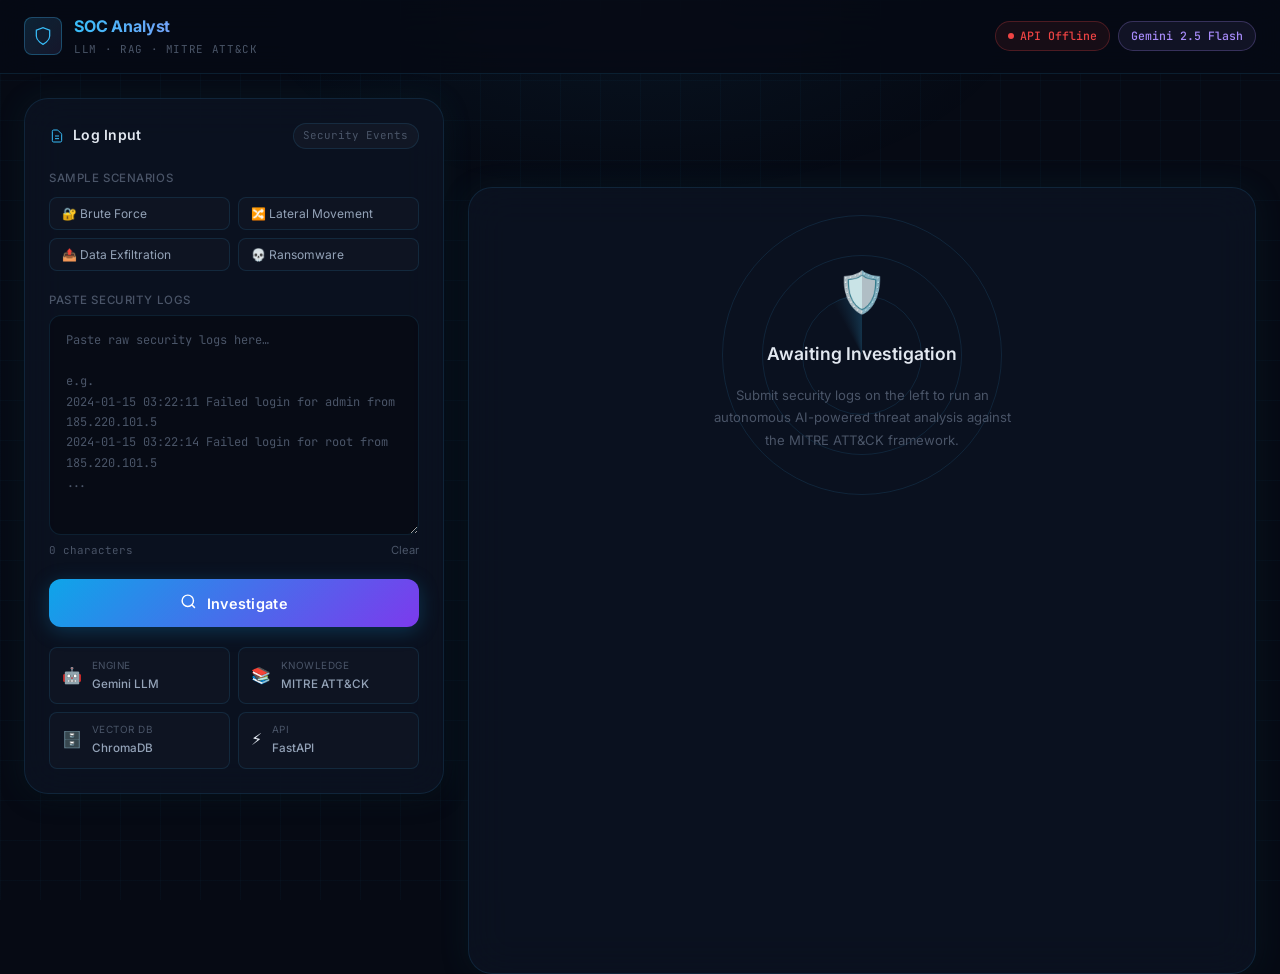
==== frontend/index.html @ 8fa62439 "Interface added" ====
<!DOCTYPE html>
<html lang="en">

<head>
  <meta charset="UTF-8" />
  <meta name="viewport" content="width=device-width, initial-scale=1.0" />
  <title>SOC Analyst — LLM Powered Investigation</title>
  <meta name="description"
    content="AI-powered Security Operations Center analyst. Submit security logs for autonomous investigation using Gemini LLM and MITRE ATT&CK knowledge." />
  <link rel="preconnect" href="https://fonts.googleapis.com" />
  <link
    href="https://fonts.googleapis.com/css2?family=Inter:wght@300;400;500;600;700&family=JetBrains+Mono:wght@400;500&display=swap"
    rel="stylesheet" />
  <link rel="stylesheet" href="style.css" />
</head>

<body>

  <!-- Background grid -->
  <div class="bg-grid"></div>
  <div class="bg-glow"></div>

  <!-- Header -->
  <header class="header">
    <div class="header-inner">
      <div class="logo">
        <div class="logo-icon">
          <svg viewBox="0 0 24 24" fill="none" stroke="currentColor" stroke-width="1.5">
            <path d="M12 22s8-4 8-10V5l-8-3-8 3v7c0 6 8 10 8 10z" />
          </svg>
        </div>
        <div class="logo-text">
          <span class="logo-title">SOC Analyst</span>
          <span class="logo-sub">LLM · RAG · MITRE ATT&amp;CK</span>
        </div>
      </div>
      <div class="header-badges">
        <span class="badge badge-live" id="status-badge">
          <span class="pulse-dot"></span>API Offline
        </span>
        <span class="badge badge-model">Gemini 2.5 Flash</span>
      </div>
    </div>
  </header>

  <!-- Main content -->
  <main class="main">

    <!-- LEFT: Input Panel -->
    <section class="panel panel-input">
      <div class="panel-header">
        <div class="panel-title">
          <svg viewBox="0 0 24 24" fill="none" stroke="currentColor" stroke-width="1.5" class="panel-icon">
            <path
              d="M9 12h6m-6 4h6m2 5H7a2 2 0 01-2-2V5a2 2 0 012-2h5.586a1 1 0 01.707.293l5.414 5.414a1 1 0 01.293.707V19a2 2 0 01-2 2z" />
          </svg>
          Log Input
        </div>
        <span class="panel-tag">Security Events</span>
      </div>

      <!-- Sample presets -->
      <div class="presets-section">
        <p class="presets-label">Sample Scenarios</p>
        <div class="presets-row">
          <button class="preset-btn" id="preset-bruteforce" onclick="loadPreset('bruteforce')">
            🔐 Brute Force
          </button>
          <button class="preset-btn" id="preset-lateral" onclick="loadPreset('lateral')">
            🔀 Lateral Movement
          </button>
          <button class="preset-btn" id="preset-exfil" onclick="loadPreset('exfil')">
            📤 Data Exfiltration
          </button>
          <button class="preset-btn" id="preset-ransomware" onclick="loadPreset('ransomware')">
            💀 Ransomware
          </button>
        </div>
      </div>

      <!-- Textarea -->
      <div class="textarea-wrapper">
        <label class="textarea-label" for="log-input">Paste Security Logs</label>
        <textarea id="log-input" class="log-textarea"
          placeholder="Paste raw security logs here…&#10;&#10;e.g.&#10;2024-01-15 03:22:11 Failed login for admin from 185.220.101.5&#10;2024-01-15 03:22:14 Failed login for root from 185.220.101.5&#10;..."
          spellcheck="false"></textarea>
        <div class="textarea-footer">
          <span class="char-count" id="char-count">0 characters</span>
          <button class="clear-btn" onclick="clearLogs()">Clear</button>
        </div>
      </div>

      <!-- Investigate button -->
      <button class="investigate-btn" id="investigate-btn" onclick="investigate()">
        <span class="btn-icon">
          <svg viewBox="0 0 24 24" fill="none" stroke="currentColor" stroke-width="2">
            <circle cx="11" cy="11" r="8" />
            <path d="m21 21-4.35-4.35" />
          </svg>
        </span>
        <span class="btn-text">Investigate</span>
        <div class="btn-shimmer"></div>
      </button>

      <!-- Info cards -->
      <div class="info-grid">
        <div class="info-card">
          <div class="info-icon">🤖</div>
          <div class="info-detail">
            <span class="info-label">Engine</span>
            <span class="info-value">Gemini LLM</span>
          </div>
        </div>
        <div class="info-card">
          <div class="info-icon">📚</div>
          <div class="info-detail">
            <span class="info-label">Knowledge</span>
            <span class="info-value">MITRE ATT&amp;CK</span>
          </div>
        </div>
        <div class="info-card">
          <div class="info-icon">🗄️</div>
          <div class="info-detail">
            <span class="info-label">Vector DB</span>
            <span class="info-value">ChromaDB</span>
          </div>
        </div>
        <div class="info-card">
          <div class="info-icon">⚡</div>
          <div class="info-detail">
            <span class="info-label">API</span>
            <span class="info-value">FastAPI</span>
          </div>
        </div>
      </div>
    </section>

    <!-- RIGHT: Report Panel -->
    <section class="panel panel-report" id="report-panel">

      <!-- Empty State -->
      <div class="empty-state" id="empty-state">
        <div class="radar-ring"></div>
        <div class="radar-ring ring2"></div>
        <div class="radar-ring ring3"></div>
        <div class="radar-sweep"></div>
        <div class="empty-icon">🛡️</div>
        <h3 class="empty-title">Awaiting Investigation</h3>
        <p class="empty-desc">Submit security logs on the left to run an autonomous AI-powered threat analysis against
          the MITRE ATT&amp;CK framework.</p>
      </div>

      <!-- Loading State -->
      <div class="loading-state hidden" id="loading-state">
        <div class="scan-lines"></div>
        <div class="loading-icon">
          <div class="spinner-outer"></div>
          <div class="spinner-inner"></div>
          <div class="spinner-dot"></div>
        </div>
        <p class="loading-title">Investigating…</p>
        <div class="loading-steps" id="loading-steps">
          <div class="loading-step active" id="step-parse">
            <span class="step-dot"></span>Parsing log events
          </div>
          <div class="loading-step" id="step-rag">
            <span class="step-dot"></span>Retrieving MITRE ATT&amp;CK context
          </div>
          <div class="loading-step" id="step-llm">
            <span class="step-dot"></span>Running LLM analysis
          </div>
          <div class="loading-step" id="step-report">
            <span class="step-dot"></span>Generating incident report
          </div>
        </div>
        <p class="loading-elapsed-hint">LLM analysis typically takes 20–60 seconds</p>
        <p class="loading-elapsed-count" id="loading-elapsed">0s elapsed…</p>
      </div>

      <!-- Error State -->
      <div class="error-state hidden" id="error-state">
        <div class="error-icon">⚠️</div>
        <h3 class="error-title">Investigation Failed</h3>
        <p class="error-msg" id="error-msg">Could not reach the backend API. Make sure the server is running.</p>
        <button class="retry-btn" onclick="investigate()">Retry</button>
      </div>

      <!-- Report Content -->
      <div class="report-content hidden" id="report-content">
        <div class="report-header">
          <div class="report-title-row">
            <h2 class="report-title">🔍 Incident Report</h2>
            <div class="report-meta">
              <span class="report-time" id="report-time"></span>
              <button class="copy-btn" id="copy-btn" onclick="copyReport()" title="Copy report">
                <svg viewBox="0 0 24 24" fill="none" stroke="currentColor" stroke-width="1.5">
                  <rect x="9" y="9" width="13" height="13" rx="2" ry="2" />
                  <path d="M5 15H4a2 2 0 01-2-2V4a2 2 0 012-2h9a2 2 0 012 2v1" />
                </svg>
                Copy
              </button>
            </div>
          </div>
          <!-- Severity Banner -->
          <div class="severity-banner" id="severity-banner">
            <div class="severity-left">
              <span class="severity-label">Severity</span>
              <span class="severity-value" id="severity-value">—</span>
            </div>
            <div class="severity-right">
              <span class="severity-label">Confidence</span>
              <span class="confidence-value" id="confidence-value">—</span>
            </div>
          </div>
        </div>

        <!-- Report Cards -->
        <div class="report-cards">

          <div class="report-card card-attack">
            <div class="card-header">
              <span class="card-icon">🎯</span>
              <span class="card-label">Attack Stage</span>
            </div>
            <div class="card-body" id="attack-stage">—</div>
          </div>

          <div class="report-card card-mitre">
            <div class="card-header">
              <span class="card-icon">🗺️</span>
              <span class="card-label">MITRE Technique</span>
            </div>
            <div class="card-body" id="mitre-technique">—</div>
          </div>

          <div class="report-card card-explanation wide">
            <div class="card-header">
              <span class="card-icon">💡</span>
              <span class="card-label">Explanation</span>
            </div>
            <div class="card-body" id="explanation">—</div>
          </div>

          <div class="report-card card-actions wide">
            <div class="card-header">
              <span class="card-icon">🚀</span>
              <span class="card-label">Recommended Actions</span>
            </div>
            <div class="card-body" id="recommended-actions">—</div>
          </div>

        </div>

        <!-- Raw Report Toggle -->
        <details class="raw-report">
          <summary class="raw-summary">View Raw LLM Response</summary>
          <pre class="raw-content" id="raw-content"></pre>
        </details>

      </div>
    </section>

  </main>

  <script src="app.js"></script>
</body>

</html>
---- frontend/style.css ----
/* =============================
   DESIGN TOKENS
============================= */
:root {
  --bg-base: #060a14;
  --bg-surface: #0d1424;
  --bg-elevated: #111c2e;
  --bg-glass: rgba(13, 20, 36, 0.7);
  --border: rgba(56, 189, 248, 0.12);
  --border-hover: rgba(56, 189, 248, 0.3);

  --accent-cyan: #38bdf8;
  --accent-green: #22d3ee;
  --accent-purple: #a78bfa;
  --accent-glow: rgba(56, 189, 248, 0.2);

  --text-primary: #e2e8f0;
  --text-secondary: #94a3b8;
  --text-muted: #4a5568;

  --severity-critical: #ef4444;
  --severity-high: #f97316;
  --severity-medium: #eab308;
  --severity-low: #22c55e;

  --font-sans: 'Inter', system-ui, sans-serif;
  --font-mono: 'JetBrains Mono', 'Fira Code', monospace;

  --radius-sm: 8px;
  --radius-md: 12px;
  --radius-lg: 16px;
  --radius-xl: 24px;

  --shadow-glow: 0 0 30px rgba(56, 189, 248, 0.08);
  --shadow-card: 0 4px 24px rgba(0, 0, 0, 0.4);
  --transition: 0.25s cubic-bezier(0.4, 0, 0.2, 1);
}

/* =============================
   RESET & BASE
============================= */
*, *::before, *::after {
  box-sizing: border-box;
  margin: 0;
  padding: 0;
}

html { scroll-behavior: smooth; }

body {
  font-family: var(--font-sans);
  background: var(--bg-base);
  color: var(--text-primary);
  min-height: 100vh;
  overflow-x: hidden;
  line-height: 1.6;
}

/* =============================
   BACKGROUND EFFECTS
============================= */
.bg-grid {
  position: fixed;
  inset: 0;
  background-image:
    linear-gradient(rgba(56, 189, 248, 0.03) 1px, transparent 1px),
    linear-gradient(90deg, rgba(56, 189, 248, 0.03) 1px, transparent 1px);
  background-size: 40px 40px;
  pointer-events: none;
  z-index: 0;
}

.bg-glow {
  position: fixed;
  top: -200px;
  left: 50%;
  transform: translateX(-50%);
  width: 800px;
  height: 400px;
  background: radial-gradient(ellipse, rgba(56, 189, 248, 0.06) 0%, transparent 70%);
  pointer-events: none;
  z-index: 0;
}

/* =============================
   HEADER
============================= */
.header {
  position: sticky;
  top: 0;
  z-index: 100;
  border-bottom: 1px solid var(--border);
  background: rgba(6, 10, 20, 0.85);
  backdrop-filter: blur(20px);
  -webkit-backdrop-filter: blur(20px);
}

.header-inner {
  max-width: 1400px;
  margin: 0 auto;
  padding: 0.9rem 1.5rem;
  display: flex;
  align-items: center;
  justify-content: space-between;
}

.logo {
  display: flex;
  align-items: center;
  gap: 0.75rem;
}

.logo-icon {
  width: 38px;
  height: 38px;
  background: linear-gradient(135deg, rgba(56, 189, 248, 0.15), rgba(167, 139, 250, 0.1));
  border: 1px solid var(--border-hover);
  border-radius: var(--radius-sm);
  display: flex;
  align-items: center;
  justify-content: center;
  color: var(--accent-cyan);
}

.logo-icon svg { width: 20px; height: 20px; }

.logo-text { display: flex; flex-direction: column; gap: 1px; }

.logo-title {
  font-size: 1rem;
  font-weight: 700;
  background: linear-gradient(90deg, var(--accent-cyan), var(--accent-purple));
  -webkit-background-clip: text;
  -webkit-text-fill-color: transparent;
  background-clip: text;
  letter-spacing: -0.01em;
}

.logo-sub {
  font-size: 0.68rem;
  color: var(--text-muted);
  font-family: var(--font-mono);
  letter-spacing: 0.06em;
}

.header-badges { display: flex; align-items: center; gap: 0.5rem; }

.badge {
  font-size: 0.72rem;
  font-weight: 500;
  padding: 0.3rem 0.75rem;
  border-radius: 100px;
  border: 1px solid transparent;
  display: flex;
  align-items: center;
  gap: 0.4rem;
  font-family: var(--font-mono);
}

.badge-live {
  background: rgba(239, 68, 68, 0.08);
  border-color: rgba(239, 68, 68, 0.25);
  color: #ef4444;
  transition: var(--transition);
}

.badge-live.online {
  background: rgba(34, 197, 94, 0.08);
  border-color: rgba(34, 197, 94, 0.3);
  color: #22c55e;
}

.pulse-dot {
  width: 6px;
  height: 6px;
  border-radius: 50%;
  background: currentColor;
  animation: pulse 2s infinite;
}

@keyframes pulse {
  0%, 100% { opacity: 1; transform: scale(1); }
  50% { opacity: 0.4; transform: scale(0.7); }
}

.badge-model {
  background: rgba(167, 139, 250, 0.08);
  border-color: rgba(167, 139, 250, 0.25);
  color: var(--accent-purple);
}

/* =============================
   MAIN LAYOUT
============================= */
.main {
  max-width: 1400px;
  margin: 0 auto;
  padding: 1.5rem;
  display: grid;
  grid-template-columns: 420px 1fr;
  gap: 1.5rem;
  min-height: calc(100vh - 65px);
  position: relative;
  z-index: 1;
}

/* =============================
   PANEL BASE
============================= */
.panel {
  background: var(--bg-glass);
  backdrop-filter: blur(20px);
  -webkit-backdrop-filter: blur(20px);
  border: 1px solid var(--border);
  border-radius: var(--radius-xl);
  padding: 1.5rem;
  display: flex;
  flex-direction: column;
  gap: 1.25rem;
  box-shadow: var(--shadow-glow), var(--shadow-card);
  height: fit-content;
  position: sticky;
  top: calc(65px + 1.5rem);
}

.panel-report {
  position: relative;
  min-height: 520px;
  height: auto;
}

.panel-header {
  display: flex;
  align-items: center;
  justify-content: space-between;
}

.panel-title {
  display: flex;
  align-items: center;
  gap: 0.5rem;
  font-size: 0.875rem;
  font-weight: 600;
  color: var(--text-primary);
  letter-spacing: 0.02em;
}

.panel-icon { width: 16px; height: 16px; color: var(--accent-cyan); }

.panel-tag {
  font-size: 0.68rem;
  font-family: var(--font-mono);
  color: var(--text-muted);
  background: rgba(255,255,255,0.03);
  border: 1px solid var(--border);
  padding: 0.2rem 0.6rem;
  border-radius: 100px;
}

/* =============================
   PRESETS
============================= */
.presets-section { display: flex; flex-direction: column; gap: 0.6rem; }

.presets-label {
  font-size: 0.72rem;
  color: var(--text-muted);
  font-weight: 500;
  letter-spacing: 0.05em;
  text-transform: uppercase;
}

.presets-row {
  display: grid;
  grid-template-columns: 1fr 1fr;
  gap: 0.5rem;
}

.preset-btn {
  background: rgba(255,255,255,0.02);
  border: 1px solid var(--border);
  border-radius: var(--radius-sm);
  color: var(--text-secondary);
  font-size: 0.75rem;
  font-family: var(--font-sans);
  padding: 0.5rem 0.75rem;
  cursor: pointer;
  transition: var(--transition);
  text-align: left;
  white-space: nowrap;
  overflow: hidden;
  text-overflow: ellipsis;
}

.preset-btn:hover {
  background: rgba(56, 189, 248, 0.06);
  border-color: var(--border-hover);
  color: var(--accent-cyan);
  transform: translateY(-1px);
}

.preset-btn.active {
  background: rgba(56, 189, 248, 0.1);
  border-color: rgba(56, 189, 248, 0.4);
  color: var(--accent-cyan);
}

/* =============================
   TEXTAREA
============================= */
.textarea-wrapper { display: flex; flex-direction: column; gap: 0.4rem; }

.textarea-label {
  font-size: 0.72rem;
  color: var(--text-muted);
  font-weight: 500;
  letter-spacing: 0.05em;
  text-transform: uppercase;
}

.log-textarea {
  width: 100%;
  height: 220px;
  background: rgba(0,0,0,0.3);
  border: 1px solid var(--border);
  border-radius: var(--radius-md);
  color: var(--text-primary);
  font-family: var(--font-mono);
  font-size: 0.75rem;
  line-height: 1.7;
  padding: 0.875rem 1rem;
  resize: vertical;
  outline: none;
  transition: border-color var(--transition), box-shadow var(--transition);
  caret-color: var(--accent-cyan);
}

.log-textarea::placeholder {
  color: var(--text-muted);
  font-family: var(--font-mono);
}

.log-textarea:focus {
  border-color: var(--border-hover);
  box-shadow: 0 0 0 3px rgba(56, 189, 248, 0.08);
}

.textarea-footer {
  display: flex;
  align-items: center;
  justify-content: space-between;
}

.char-count {
  font-size: 0.68rem;
  color: var(--text-muted);
  font-family: var(--font-mono);
}

.clear-btn {
  font-size: 0.7rem;
  color: var(--text-muted);
  background: none;
  border: none;
  cursor: pointer;
  transition: color var(--transition);
  font-family: var(--font-sans);
}

.clear-btn:hover { color: var(--severity-critical); }

/* =============================
   INVESTIGATE BUTTON
============================= */
.investigate-btn {
  position: relative;
  overflow: hidden;
  width: 100%;
  padding: 0.875rem 1.5rem;
  border: none;
  border-radius: var(--radius-md);
  background: linear-gradient(135deg, #0ea5e9, #7c3aed);
  color: #fff;
  font-family: var(--font-sans);
  font-size: 0.9rem;
  font-weight: 600;
  cursor: pointer;
  display: flex;
  align-items: center;
  justify-content: center;
  gap: 0.6rem;
  transition: transform var(--transition), box-shadow var(--transition), opacity var(--transition);
  letter-spacing: 0.02em;
  box-shadow: 0 4px 20px rgba(14, 165, 233, 0.25);
}

.investigate-btn:hover:not(:disabled) {
  transform: translateY(-2px);
  box-shadow: 0 8px 30px rgba(14, 165, 233, 0.4);
}

.investigate-btn:active:not(:disabled) { transform: translateY(0); }

.investigate-btn:disabled {
  opacity: 0.6;
  cursor: not-allowed;
}

.btn-icon svg { width: 17px; height: 17px; }

.btn-shimmer {
  position: absolute;
  top: 0; left: -100%;
  width: 60%;
  height: 100%;
  background: linear-gradient(90deg, transparent, rgba(255,255,255,0.12), transparent);
  animation: shimmer 2.5s infinite;
}

@keyframes shimmer {
  0% { left: -100%; }
  100% { left: 200%; }
}

/* =============================
   INFO GRID
============================= */
.info-grid {
  display: grid;
  grid-template-columns: 1fr 1fr;
  gap: 0.5rem;
}

.info-card {
  background: rgba(255,255,255,0.02);
  border: 1px solid var(--border);
  border-radius: var(--radius-sm);
  padding: 0.6rem 0.75rem;
  display: flex;
  align-items: center;
  gap: 0.6rem;
}

.info-icon { font-size: 1rem; }

.info-detail {
  display: flex;
  flex-direction: column;
  gap: 1px;
}

.info-label {
  font-size: 0.62rem;
  color: var(--text-muted);
  text-transform: uppercase;
  letter-spacing: 0.05em;
}

.info-value {
  font-size: 0.73rem;
  font-weight: 500;
  color: var(--text-secondary);
  white-space: nowrap;
}

/* =============================
   EMPTY STATE / RADAR
============================= */
.empty-state {
  position: relative;
  display: flex;
  flex-direction: column;
  align-items: center;
  justify-content: center;
  padding: 3rem 2rem;
  text-align: center;
  gap: 1rem;
}

.radar-ring,
.ring2,
.ring3 {
  position: absolute;
  border-radius: 50%;
  border: 1px solid rgba(56, 189, 248, 0.12);
  animation: radarExpand 3s ease-out infinite;
}

.radar-ring { width: 120px; height: 120px; animation-delay: 0s; }
.ring2 { width: 200px; height: 200px; animation-delay: 1s; }
.ring3 { width: 280px; height: 280px; animation-delay: 2s; }

@keyframes radarExpand {
  0% { transform: scale(0.8); opacity: 0.4; }
  100% { transform: scale(1.1); opacity: 0; }
}

.radar-sweep {
  position: absolute;
  width: 120px;
  height: 120px;
  border-radius: 50%;
  background: conic-gradient(from 0deg, transparent 330deg, rgba(56, 189, 248, 0.2) 360deg);
  animation: sweep 3s linear infinite;
}

@keyframes sweep {
  from { transform: rotate(0deg); }
  to { transform: rotate(360deg); }
}

.empty-icon {
  font-size: 2.5rem;
  position: relative;
  z-index: 1;
}

.empty-title {
  font-size: 1.1rem;
  font-weight: 600;
  color: var(--text-primary);
  position: relative;
  z-index: 1;
}

.empty-desc {
  font-size: 0.82rem;
  color: var(--text-muted);
  max-width: 320px;
  line-height: 1.7;
  position: relative;
  z-index: 1;
}

/* =============================
   LOADING STATE
============================= */
.loading-state {
  position: relative;
  display: flex;
  flex-direction: column;
  align-items: center;
  justify-content: center;
  padding: 3rem 2rem;
  gap: 1.5rem;
  overflow: hidden;
  min-height: 400px;
}

.scan-lines {
  position: absolute;
  inset: 0;
  background: repeating-linear-gradient(
    0deg,
    transparent,
    transparent 3px,
    rgba(56, 189, 248, 0.015) 3px,
    rgba(56, 189, 248, 0.015) 4px
  );
  animation: scanMove 4s linear infinite;
  pointer-events: none;
}

@keyframes scanMove {
  0% { background-position: 0 0; }
  100% { background-position: 0 100px; }
}

.loading-icon {
  position: relative;
  width: 72px;
  height: 72px;
  display: flex;
  align-items: center;
  justify-content: center;
}

.spinner-outer {
  position: absolute;
  inset: 0;
  border-radius: 50%;
  border: 2px solid transparent;
  border-top-color: var(--accent-cyan);
  animation: spin 1.2s linear infinite;
}

.spinner-inner {
  position: absolute;
  inset: 10px;
  border-radius: 50%;
  border: 2px solid transparent;
  border-bottom-color: var(--accent-purple);
  animation: spin 0.8s linear infinite reverse;
}

.spinner-dot {
  width: 8px;
  height: 8px;
  background: var(--accent-cyan);
  border-radius: 50%;
  box-shadow: 0 0 10px var(--accent-cyan);
  animation: pulse 1s ease-in-out infinite;
}

@keyframes spin {
  to { transform: rotate(360deg); }
}

.loading-title {
  font-size: 1rem;
  font-weight: 600;
  color: var(--accent-cyan);
  font-family: var(--font-mono);
  letter-spacing: 0.08em;
}

.loading-steps {
  display: flex;
  flex-direction: column;
  gap: 0.6rem;
  width: 100%;
  max-width: 280px;
}

.loading-step {
  display: flex;
  align-items: center;
  gap: 0.6rem;
  font-size: 0.78rem;
  color: var(--text-muted);
  transition: color var(--transition);
}

.loading-step.active { color: var(--accent-cyan); }
.loading-step.done { color: var(--severity-low); }

.step-dot {
  width: 6px;
  height: 6px;
  border-radius: 50%;
  background: var(--text-muted);
  flex-shrink: 0;
  transition: var(--transition);
}

.loading-step.active .step-dot {
  background: var(--accent-cyan);
  box-shadow: 0 0 6px var(--accent-cyan);
  animation: pulse 1s infinite;
}

.loading-step.done .step-dot {
  background: var(--severity-low);
  box-shadow: 0 0 6px var(--severity-low);
}

.loading-elapsed-hint {
  font-size: 0.72rem;
  color: var(--text-muted);
  margin-top: 0.5rem;
}

.loading-elapsed-count {
  font-size: 0.78rem;
  font-family: var(--font-mono);
  color: var(--accent-cyan);
  opacity: 0.7;
  letter-spacing: 0.05em;
}

/* =============================
   ERROR STATE
============================= */
.error-state {
  display: flex;
  flex-direction: column;
  align-items: center;
  justify-content: center;
  padding: 3rem 2rem;
  gap: 1rem;
  text-align: center;
}

.error-icon { font-size: 2.5rem; }

.error-title {
  font-size: 1.1rem;
  font-weight: 600;
  color: var(--severity-critical);
}

.error-msg {
  font-size: 0.82rem;
  color: var(--text-muted);
  max-width: 320px;
  line-height: 1.7;
}

.retry-btn {
  padding: 0.5rem 1.5rem;
  background: rgba(239, 68, 68, 0.1);
  border: 1px solid rgba(239, 68, 68, 0.3);
  border-radius: var(--radius-sm);
  color: var(--severity-critical);
  font-size: 0.8rem;
  font-family: var(--font-sans);
  cursor: pointer;
  transition: var(--transition);
}

.retry-btn:hover {
  background: rgba(239, 68, 68, 0.2);
}

/* =============================
   REPORT CONTENT
============================= */
.report-content {
  display: flex;
  flex-direction: column;
  gap: 1.25rem;
  animation: fadeInUp 0.4s ease forwards;
}

@keyframes fadeInUp {
  from { opacity: 0; transform: translateY(12px); }
  to { opacity: 1; transform: translateY(0); }
}

.report-header {
  display: flex;
  flex-direction: column;
  gap: 0.875rem;
}

.report-title-row {
  display: flex;
  align-items: center;
  justify-content: space-between;
}

.report-title {
  font-size: 1.05rem;
  font-weight: 700;
  color: var(--text-primary);
}

.report-meta {
  display: flex;
  align-items: center;
  gap: 0.75rem;
}

.report-time {
  font-size: 0.68rem;
  color: var(--text-muted);
  font-family: var(--font-mono);
}

.copy-btn {
  display: flex;
  align-items: center;
  gap: 0.35rem;
  font-size: 0.72rem;
  color: var(--text-muted);
  background: rgba(255,255,255,0.03);
  border: 1px solid var(--border);
  border-radius: var(--radius-sm);
  padding: 0.3rem 0.6rem;
  cursor: pointer;
  transition: var(--transition);
  font-family: var(--font-sans);
}

.copy-btn svg { width: 12px; height: 12px; }

.copy-btn:hover {
  color: var(--accent-cyan);
  border-color: var(--border-hover);
}

/* severity banner */
.severity-banner {
  display: flex;
  align-items: center;
  padding: 0.875rem 1rem;
  border-radius: var(--radius-md);
  border: 1px solid var(--border);
  background: rgba(255,255,255,0.02);
  gap: 2rem;
}

.severity-left,
.severity-right {
  display: flex;
  flex-direction: column;
  gap: 2px;
}

.severity-label {
  font-size: 0.65rem;
  color: var(--text-muted);
  text-transform: uppercase;
  letter-spacing: 0.07em;
}

.severity-value {
  font-size: 1rem;
  font-weight: 700;
  letter-spacing: 0.04em;
  text-transform: uppercase;
}

.confidence-value {
  font-size: 1rem;
  font-weight: 700;
  color: var(--accent-cyan);
}

/* severity colors */
.severity-banner.critical { border-color: rgba(239,68,68,0.3); background: rgba(239,68,68,0.05); }
.severity-banner.critical .severity-value { color: var(--severity-critical); }
.severity-banner.high { border-color: rgba(249,115,22,0.3); background: rgba(249,115,22,0.05); }
.severity-banner.high .severity-value { color: var(--severity-high); }
.severity-banner.medium { border-color: rgba(234,179,8,0.3); background: rgba(234,179,8,0.05); }
.severity-banner.medium .severity-value { color: var(--severity-medium); }
.severity-banner.low { border-color: rgba(34,197,94,0.3); background: rgba(34,197,94,0.05); }
.severity-banner.low .severity-value { color: var(--severity-low); }

/* =============================
   REPORT CARDS
============================= */
.report-cards {
  display: grid;
  grid-template-columns: 1fr 1fr;
  gap: 0.875rem;
}

.report-card {
  background: rgba(255,255,255,0.02);
  border: 1px solid var(--border);
  border-radius: var(--radius-md);
  padding: 1rem;
  transition: border-color var(--transition);
}

.report-card:hover { border-color: var(--border-hover); }

.wide { grid-column: 1 / -1; }

.card-header {
  display: flex;
  align-items: center;
  gap: 0.5rem;
  margin-bottom: 0.6rem;
}

.card-icon { font-size: 0.95rem; }

.card-label {
  font-size: 0.72rem;
  font-weight: 600;
  color: var(--text-muted);
  text-transform: uppercase;
  letter-spacing: 0.06em;
}

.card-body {
  font-size: 0.82rem;
  color: var(--text-secondary);
  line-height: 1.7;
}

.card-body ul {
  list-style: none;
  display: flex;
  flex-direction: column;
  gap: 0.35rem;
}

.card-body ul li {
  padding-left: 1.2em;
  position: relative;
}

.card-body ul li::before {
  content: '›';
  position: absolute;
  left: 0;
  color: var(--accent-cyan);
  font-weight: 700;
}

.card-attack .card-body { color: var(--accent-purple); font-weight: 600; font-size: 0.9rem; }
.card-mitre .card-body { color: var(--accent-cyan); font-weight: 500; font-size: 0.86rem; font-family: var(--font-mono); }

/* =============================
   RAW REPORT
============================= */
.raw-report {
  border: 1px solid var(--border);
  border-radius: var(--radius-md);
  overflow: hidden;
}

.raw-summary {
  padding: 0.75rem 1rem;
  font-size: 0.78rem;
  color: var(--text-muted);
  cursor: pointer;
  user-select: none;
  background: rgba(255,255,255,0.02);
  transition: color var(--transition);
  list-style: none;
}

.raw-summary:hover { color: var(--text-secondary); }

.raw-content {
  padding: 1rem;
  font-family: var(--font-mono);
  font-size: 0.72rem;
  line-height: 1.8;
  color: var(--text-muted);
  white-space: pre-wrap;
  word-break: break-word;
  max-height: 400px;
  overflow-y: auto;
}

/* =============================
   UTILITY
============================= */
.hidden { display: none !important; }

/* =============================
   SCROLLBAR
============================= */
::-webkit-scrollbar { width: 6px; height: 6px; }
::-webkit-scrollbar-track { background: transparent; }
::-webkit-scrollbar-thumb { background: rgba(56,189,248,0.2); border-radius: 3px; }
::-webkit-scrollbar-thumb:hover { background: rgba(56,189,248,0.4); }

/* =============================
   RESPONSIVE
============================= */
@media (max-width: 900px) {
  .main {
    grid-template-columns: 1fr;
    padding: 1rem;
  }
  .panel {
    position: static;
  }
  .report-cards {
    grid-template-columns: 1fr;
  }
  .wide {
    grid-column: 1;
  }
}
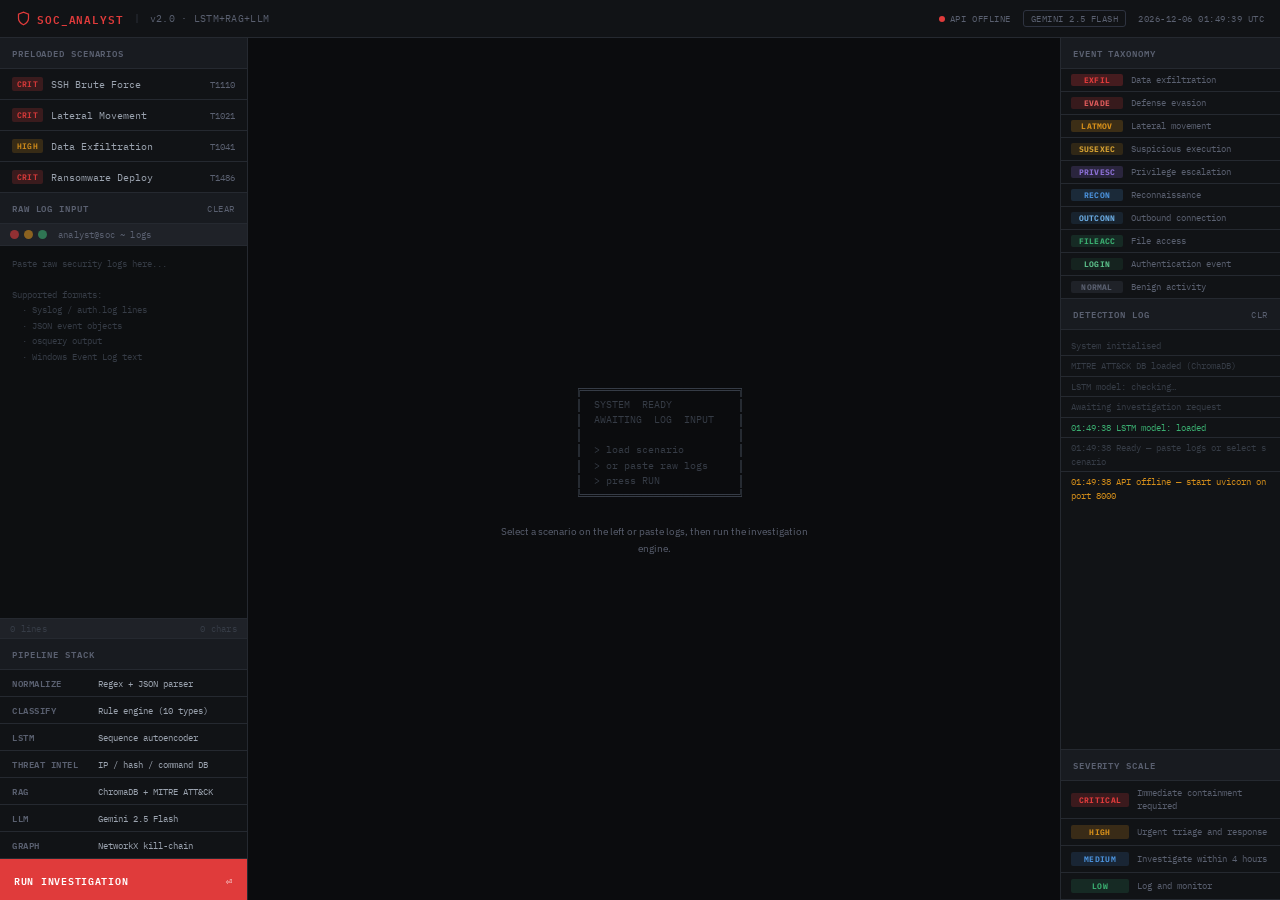
==== commit 3b025455: "Implemented the complete architeture" ====
--- a/frontend/index.html
+++ b/frontend/index.html
@@ -1,268 +1,352 @@
 <!DOCTYPE html>
 <html lang="en">
-
 <head>
   <meta charset="UTF-8" />
   <meta name="viewport" content="width=device-width, initial-scale=1.0" />
-  <title>SOC Analyst — LLM Powered Investigation</title>
-  <meta name="description"
-    content="AI-powered Security Operations Center analyst. Submit security logs for autonomous investigation using Gemini LLM and MITRE ATT&CK knowledge." />
+  <title>SOC Analyst Terminal</title>
+  <meta name="description" content="LLM-powered Security Operations Center analyst. AI-driven log investigation with MITRE ATT&CK and LSTM anomaly detection." />
   <link rel="preconnect" href="https://fonts.googleapis.com" />
-  <link
-    href="https://fonts.googleapis.com/css2?family=Inter:wght@300;400;500;600;700&family=JetBrains+Mono:wght@400;500&display=swap"
-    rel="stylesheet" />
+  <link href="https://fonts.googleapis.com/css2?family=IBM+Plex+Mono:ital,wght@0,300;0,400;0,500;0,600;1,400&family=IBM+Plex+Sans:wght@300;400;500;600&display=swap" rel="stylesheet" />
   <link rel="stylesheet" href="style.css" />
 </head>
-
 <body>
 
-  <!-- Background grid -->
-  <div class="bg-grid"></div>
-  <div class="bg-glow"></div>
-
-  <!-- Header -->
-  <header class="header">
-    <div class="header-inner">
-      <div class="logo">
-        <div class="logo-icon">
-          <svg viewBox="0 0 24 24" fill="none" stroke="currentColor" stroke-width="1.5">
-            <path d="M12 22s8-4 8-10V5l-8-3-8 3v7c0 6 8 10 8 10z" />
-          </svg>
-        </div>
-        <div class="logo-text">
-          <span class="logo-title">SOC Analyst</span>
-          <span class="logo-sub">LLM · RAG · MITRE ATT&amp;CK</span>
-        </div>
-      </div>
-      <div class="header-badges">
-        <span class="badge badge-live" id="status-badge">
-          <span class="pulse-dot"></span>API Offline
-        </span>
-        <span class="badge badge-model">Gemini 2.5 Flash</span>
-      </div>
+  <!-- ── Top bar ───────────────────────────────────────────────────── -->
+  <div class="topbar">
+    <div class="topbar-left">
+      <div class="topbar-logo">
+        <svg width="15" height="15" viewBox="0 0 24 24" fill="none" stroke="currentColor" stroke-width="2">
+          <path d="M12 22s8-4 8-10V5l-8-3-8 3v7c0 6 8 10 8 10z"/>
+        </svg>
+        <span>SOC_ANALYST</span>
+      </div>
+      <span class="topbar-sep">|</span>
+      <span class="topbar-version">v2.0 · LSTM+RAG+LLM</span>
     </div>
-  </header>
-
-  <!-- Main content -->
-  <main class="main">
-
-    <!-- LEFT: Input Panel -->
-    <section class="panel panel-input">
-      <div class="panel-header">
-        <div class="panel-title">
-          <svg viewBox="0 0 24 24" fill="none" stroke="currentColor" stroke-width="1.5" class="panel-icon">
-            <path
-              d="M9 12h6m-6 4h6m2 5H7a2 2 0 01-2-2V5a2 2 0 012-2h5.586a1 1 0 01.707.293l5.414 5.414a1 1 0 01.293.707V19a2 2 0 01-2 2z" />
-          </svg>
-          Log Input
-        </div>
-        <span class="panel-tag">Security Events</span>
-      </div>
-
-      <!-- Sample presets -->
-      <div class="presets-section">
-        <p class="presets-label">Sample Scenarios</p>
-        <div class="presets-row">
-          <button class="preset-btn" id="preset-bruteforce" onclick="loadPreset('bruteforce')">
-            🔐 Brute Force
+    <div class="topbar-right">
+      <div class="status-chip" id="api-status">
+        <span class="status-dot" id="status-dot"></span>
+        <span id="status-text">API OFFLINE</span>
+      </div>
+      <div class="model-chip">GEMINI 2.5 FLASH</div>
+      <div class="clock" id="clock"></div>
+    </div>
+  </div>
+
+  <!-- ── Main layout ──────────────────────────────────────────────── -->
+  <div class="layout">
+
+    <!-- LEFT COLUMN: Input + Config -->
+    <aside class="col-left">
+
+      <!-- Scenario picker -->
+      <div class="module">
+        <div class="module-header">
+          <span class="module-label">PRELOADED SCENARIOS</span>
+        </div>
+        <div class="scenario-list">
+          <button class="scenario-item" id="s-bruteforce" onclick="loadScenario('bruteforce')">
+            <span class="scenario-tag tag-crit">CRIT</span>
+            <span class="scenario-name">SSH Brute Force</span>
+            <span class="scenario-mitre">T1110</span>
           </button>
-          <button class="preset-btn" id="preset-lateral" onclick="loadPreset('lateral')">
-            🔀 Lateral Movement
+          <button class="scenario-item" id="s-lateral" onclick="loadScenario('lateral')">
+            <span class="scenario-tag tag-crit">CRIT</span>
+            <span class="scenario-name">Lateral Movement</span>
+            <span class="scenario-mitre">T1021</span>
           </button>
-          <button class="preset-btn" id="preset-exfil" onclick="loadPreset('exfil')">
-            📤 Data Exfiltration
+          <button class="scenario-item" id="s-exfil" onclick="loadScenario('exfil')">
+            <span class="scenario-tag tag-high">HIGH</span>
+            <span class="scenario-name">Data Exfiltration</span>
+            <span class="scenario-mitre">T1041</span>
           </button>
-          <button class="preset-btn" id="preset-ransomware" onclick="loadPreset('ransomware')">
-            💀 Ransomware
+          <button class="scenario-item" id="s-ransomware" onclick="loadScenario('ransomware')">
+            <span class="scenario-tag tag-crit">CRIT</span>
+            <span class="scenario-name">Ransomware Deploy</span>
+            <span class="scenario-mitre">T1486</span>
           </button>
         </div>
       </div>
 
-      <!-- Textarea -->
-      <div class="textarea-wrapper">
-        <label class="textarea-label" for="log-input">Paste Security Logs</label>
-        <textarea id="log-input" class="log-textarea"
-          placeholder="Paste raw security logs here…&#10;&#10;e.g.&#10;2024-01-15 03:22:11 Failed login for admin from 185.220.101.5&#10;2024-01-15 03:22:14 Failed login for root from 185.220.101.5&#10;..."
-          spellcheck="false"></textarea>
-        <div class="textarea-footer">
-          <span class="char-count" id="char-count">0 characters</span>
-          <button class="clear-btn" onclick="clearLogs()">Clear</button>
-        </div>
-      </div>
-
-      <!-- Investigate button -->
-      <button class="investigate-btn" id="investigate-btn" onclick="investigate()">
-        <span class="btn-icon">
-          <svg viewBox="0 0 24 24" fill="none" stroke="currentColor" stroke-width="2">
-            <circle cx="11" cy="11" r="8" />
-            <path d="m21 21-4.35-4.35" />
-          </svg>
-        </span>
-        <span class="btn-text">Investigate</span>
-        <div class="btn-shimmer"></div>
+      <!-- Log input -->
+      <div class="module module-grow">
+        <div class="module-header">
+          <span class="module-label">RAW LOG INPUT</span>
+          <button class="link-btn" onclick="clearInput()" id="clear-btn">CLEAR</button>
+        </div>
+        <div class="terminal-wrap">
+          <div class="terminal-chrome">
+            <span class="t-dot t-red"></span>
+            <span class="t-dot t-amber"></span>
+            <span class="t-dot t-green"></span>
+            <span class="t-prompt">analyst@soc ~ logs</span>
+          </div>
+          <textarea
+            id="log-input"
+            class="terminal-input"
+            spellcheck="false"
+            placeholder="Paste raw security logs here...&#10;&#10;Supported formats:&#10;  · Syslog / auth.log lines&#10;  · JSON event objects&#10;  · osquery output&#10;  · Windows Event Log text"></textarea>
+          <div class="terminal-foot">
+            <span id="line-count">0 lines</span>
+            <span id="char-count">0 chars</span>
+          </div>
+        </div>
+      </div>
+
+      <!-- Stack info -->
+      <div class="module">
+        <div class="module-header">
+          <span class="module-label">PIPELINE STACK</span>
+        </div>
+        <div class="stack-table">
+          <div class="stack-row">
+            <span class="stack-key">NORMALIZE</span>
+            <span class="stack-val">Regex + JSON parser</span>
+          </div>
+          <div class="stack-row">
+            <span class="stack-key">CLASSIFY</span>
+            <span class="stack-val">Rule engine (10 types)</span>
+          </div>
+          <div class="stack-row">
+            <span class="stack-key">LSTM</span>
+            <span class="stack-val">Sequence autoencoder</span>
+          </div>
+          <div class="stack-row">
+            <span class="stack-key">THREAT INTEL</span>
+            <span class="stack-val">IP / hash / command DB</span>
+          </div>
+          <div class="stack-row">
+            <span class="stack-key">RAG</span>
+            <span class="stack-val">ChromaDB + MITRE ATT&CK</span>
+          </div>
+          <div class="stack-row">
+            <span class="stack-key">LLM</span>
+            <span class="stack-val">Gemini 2.5 Flash</span>
+          </div>
+          <div class="stack-row">
+            <span class="stack-key">GRAPH</span>
+            <span class="stack-val">NetworkX kill-chain</span>
+          </div>
+        </div>
+      </div>
+
+      <!-- Run button -->
+      <button class="run-btn" id="run-btn" onclick="investigate()">
+        <span id="run-label">RUN INVESTIGATION</span>
+        <span class="run-kbd">⏎</span>
       </button>
 
-      <!-- Info cards -->
-      <div class="info-grid">
-        <div class="info-card">
-          <div class="info-icon">🤖</div>
-          <div class="info-detail">
-            <span class="info-label">Engine</span>
-            <span class="info-value">Gemini LLM</span>
-          </div>
-        </div>
-        <div class="info-card">
-          <div class="info-icon">📚</div>
-          <div class="info-detail">
-            <span class="info-label">Knowledge</span>
-            <span class="info-value">MITRE ATT&amp;CK</span>
-          </div>
-        </div>
-        <div class="info-card">
-          <div class="info-icon">🗄️</div>
-          <div class="info-detail">
-            <span class="info-label">Vector DB</span>
-            <span class="info-value">ChromaDB</span>
-          </div>
-        </div>
-        <div class="info-card">
-          <div class="info-icon">⚡</div>
-          <div class="info-detail">
-            <span class="info-label">API</span>
-            <span class="info-value">FastAPI</span>
-          </div>
-        </div>
-      </div>
-    </section>
-
-    <!-- RIGHT: Report Panel -->
-    <section class="panel panel-report" id="report-panel">
-
-      <!-- Empty State -->
+    </aside>
+
+    <!-- CENTER COLUMN: Output / Report -->
+    <main class="col-center">
+
+      <!-- Empty state -->
       <div class="empty-state" id="empty-state">
-        <div class="radar-ring"></div>
-        <div class="radar-ring ring2"></div>
-        <div class="radar-ring ring3"></div>
-        <div class="radar-sweep"></div>
-        <div class="empty-icon">🛡️</div>
-        <h3 class="empty-title">Awaiting Investigation</h3>
-        <p class="empty-desc">Submit security logs on the left to run an autonomous AI-powered threat analysis against
-          the MITRE ATT&amp;CK framework.</p>
-      </div>
-
-      <!-- Loading State -->
+        <div class="empty-ascii">
+<pre class="ascii-art">
+  ╔══════════════════════════╗
+  ║  SYSTEM  READY           ║
+  ║  AWAITING  LOG  INPUT    ║
+  ║                          ║
+  ║  &gt; load scenario         ║
+  ║  &gt; or paste raw logs     ║
+  ║  &gt; press RUN             ║
+  ╚══════════════════════════╝
+</pre>
+        </div>
+        <p class="empty-hint">Select a scenario on the left or paste logs, then run the investigation engine.</p>
+      </div>
+
+      <!-- Loading state -->
       <div class="loading-state hidden" id="loading-state">
-        <div class="scan-lines"></div>
-        <div class="loading-icon">
-          <div class="spinner-outer"></div>
-          <div class="spinner-inner"></div>
-          <div class="spinner-dot"></div>
-        </div>
-        <p class="loading-title">Investigating…</p>
-        <div class="loading-steps" id="loading-steps">
-          <div class="loading-step active" id="step-parse">
-            <span class="step-dot"></span>Parsing log events
-          </div>
-          <div class="loading-step" id="step-rag">
-            <span class="step-dot"></span>Retrieving MITRE ATT&amp;CK context
-          </div>
-          <div class="loading-step" id="step-llm">
-            <span class="step-dot"></span>Running LLM analysis
-          </div>
-          <div class="loading-step" id="step-report">
-            <span class="step-dot"></span>Generating incident report
-          </div>
-        </div>
-        <p class="loading-elapsed-hint">LLM analysis typically takes 20–60 seconds</p>
-        <p class="loading-elapsed-count" id="loading-elapsed">0s elapsed…</p>
-      </div>
-
-      <!-- Error State -->
+        <div class="loading-header">
+          <div class="spinner-block">
+            <div class="spinner"></div>
+          </div>
+          <div>
+            <div class="loading-title">INVESTIGATION IN PROGRESS</div>
+            <div class="loading-sub">Running 7-stage analysis pipeline…</div>
+          </div>
+        </div>
+        <div class="pipeline-steps" id="pipeline-steps">
+          <div class="pipe-step" id="ps-0"><span class="pipe-num">01</span><span class="pipe-label">Log normalization</span><span class="pipe-status"></span></div>
+          <div class="pipe-step" id="ps-1"><span class="pipe-num">02</span><span class="pipe-label">Event extraction</span><span class="pipe-status"></span></div>
+          <div class="pipe-step" id="ps-2"><span class="pipe-num">03</span><span class="pipe-label">LSTM anomaly detection</span><span class="pipe-status"></span></div>
+          <div class="pipe-step" id="ps-3"><span class="pipe-num">04</span><span class="pipe-label">Threat intelligence lookup</span><span class="pipe-status"></span></div>
+          <div class="pipe-step" id="ps-4"><span class="pipe-num">05</span><span class="pipe-label">MITRE ATT&CK RAG retrieval</span><span class="pipe-status"></span></div>
+          <div class="pipe-step" id="ps-5"><span class="pipe-num">06</span><span class="pipe-label">LLM investigation (Gemini)</span><span class="pipe-status"></span></div>
+          <div class="pipe-step" id="ps-6"><span class="pipe-num">07</span><span class="pipe-label">Attack graph + report</span><span class="pipe-status"></span></div>
+        </div>
+        <div class="loading-elapsed">
+          <span class="elapsed-label">ELAPSED</span>
+          <span class="elapsed-val" id="elapsed-val">0s</span>
+        </div>
+        <p class="loading-note">LLM inference typically takes 20–60 seconds. Do not close this tab.</p>
+      </div>
+
+      <!-- Error state -->
       <div class="error-state hidden" id="error-state">
-        <div class="error-icon">⚠️</div>
-        <h3 class="error-title">Investigation Failed</h3>
-        <p class="error-msg" id="error-msg">Could not reach the backend API. Make sure the server is running.</p>
-        <button class="retry-btn" onclick="investigate()">Retry</button>
-      </div>
-
-      <!-- Report Content -->
-      <div class="report-content hidden" id="report-content">
-        <div class="report-header">
-          <div class="report-title-row">
-            <h2 class="report-title">🔍 Incident Report</h2>
-            <div class="report-meta">
-              <span class="report-time" id="report-time"></span>
-              <button class="copy-btn" id="copy-btn" onclick="copyReport()" title="Copy report">
-                <svg viewBox="0 0 24 24" fill="none" stroke="currentColor" stroke-width="1.5">
-                  <rect x="9" y="9" width="13" height="13" rx="2" ry="2" />
-                  <path d="M5 15H4a2 2 0 01-2-2V4a2 2 0 012-2h9a2 2 0 012 2v1" />
-                </svg>
-                Copy
-              </button>
-            </div>
-          </div>
-          <!-- Severity Banner -->
-          <div class="severity-banner" id="severity-banner">
-            <div class="severity-left">
-              <span class="severity-label">Severity</span>
-              <span class="severity-value" id="severity-value">—</span>
-            </div>
-            <div class="severity-right">
-              <span class="severity-label">Confidence</span>
-              <span class="confidence-value" id="confidence-value">—</span>
-            </div>
-          </div>
-        </div>
-
-        <!-- Report Cards -->
-        <div class="report-cards">
-
-          <div class="report-card card-attack">
-            <div class="card-header">
-              <span class="card-icon">🎯</span>
-              <span class="card-label">Attack Stage</span>
-            </div>
-            <div class="card-body" id="attack-stage">—</div>
-          </div>
-
-          <div class="report-card card-mitre">
-            <div class="card-header">
-              <span class="card-icon">🗺️</span>
-              <span class="card-label">MITRE Technique</span>
-            </div>
-            <div class="card-body" id="mitre-technique">—</div>
-          </div>
-
-          <div class="report-card card-explanation wide">
-            <div class="card-header">
-              <span class="card-icon">💡</span>
-              <span class="card-label">Explanation</span>
-            </div>
-            <div class="card-body" id="explanation">—</div>
-          </div>
-
-          <div class="report-card card-actions wide">
-            <div class="card-header">
-              <span class="card-icon">🚀</span>
-              <span class="card-label">Recommended Actions</span>
-            </div>
-            <div class="card-body" id="recommended-actions">—</div>
-          </div>
-
-        </div>
-
-        <!-- Raw Report Toggle -->
-        <details class="raw-report">
-          <summary class="raw-summary">View Raw LLM Response</summary>
-          <pre class="raw-content" id="raw-content"></pre>
+        <div class="error-code">ERR</div>
+        <div class="error-title">INVESTIGATION FAILED</div>
+        <p class="error-msg" id="error-msg">Could not reach API. Ensure uvicorn is running on port 8000.</p>
+        <button class="retry-btn" onclick="investigate()">RETRY</button>
+      </div>
+
+      <!-- Report output -->
+      <div class="report hidden" id="report">
+
+        <!-- Report header bar -->
+        <div class="report-bar">
+          <div class="report-bar-left">
+            <span class="report-id" id="report-id">—</span>
+            <span class="report-ts" id="report-ts">—</span>
+          </div>
+          <div class="report-bar-right">
+            <div class="severity-pill" id="severity-pill">—</div>
+            <button class="icon-btn" id="copy-btn" onclick="copyReport()" title="Copy raw LLM output">
+              <svg width="13" height="13" viewBox="0 0 24 24" fill="none" stroke="currentColor" stroke-width="2">
+                <rect x="9" y="9" width="13" height="13" rx="2"/>
+                <path d="M5 15H4a2 2 0 01-2-2V4a2 2 0 012-2h9a2 2 0 012 2v1"/>
+              </svg>
+              COPY
+            </button>
+          </div>
+        </div>
+
+        <!-- Metric strip -->
+        <div class="metric-strip">
+          <div class="metric-block">
+            <div class="metric-key">ANOMALY SCORE</div>
+            <div class="metric-val" id="m-anomaly">—</div>
+            <div class="metric-bar-wrap"><div class="metric-bar" id="m-anomaly-bar"></div></div>
+          </div>
+          <div class="metric-block">
+            <div class="metric-key">CONFIDENCE</div>
+            <div class="metric-val" id="m-confidence">—</div>
+            <div class="metric-bar-wrap"><div class="metric-bar" id="m-confidence-bar"></div></div>
+          </div>
+          <div class="metric-block">
+            <div class="metric-key">THREAT RISK</div>
+            <div class="metric-val" id="m-risk">—</div>
+          </div>
+          <div class="metric-block">
+            <div class="metric-key">EVENTS</div>
+            <div class="metric-val" id="m-events">—</div>
+          </div>
+          <div class="metric-block">
+            <div class="metric-key">SESSIONS</div>
+            <div class="metric-val" id="m-sessions">—</div>
+          </div>
+        </div>
+
+        <!-- Two-column body -->
+        <div class="report-body">
+
+          <!-- Left: analysis cards -->
+          <div class="report-col-left">
+
+            <div class="r-section">
+              <div class="r-section-head">KILL CHAIN STAGE</div>
+              <div class="r-section-body kc-body" id="r-killchain">—</div>
+            </div>
+
+            <div class="r-section">
+              <div class="r-section-head">MITRE ATT&CK TECHNIQUES</div>
+              <div class="r-section-body" id="r-mitre">—</div>
+            </div>
+
+            <div class="r-section">
+              <div class="r-section-head">ATTACK GRAPH PATH</div>
+              <div class="r-section-body" id="r-graph">—</div>
+            </div>
+
+            <div class="r-section">
+              <div class="r-section-head">THREAT INTEL HITS</div>
+              <div class="r-section-body" id="r-intel">—</div>
+            </div>
+
+            <div class="r-section">
+              <div class="r-section-head">MITRE ATT&amp;CK RAG KNOWLEDGE</div>
+              <div class="r-section-body" id="r-rag">—</div>
+            </div>
+
+          </div>
+
+          <!-- Right: LLM explanation + actions -->
+          <div class="report-col-right">
+            <div class="r-section r-section-full">
+              <div class="r-section-head">ANALYST FINDINGS</div>
+              <div class="r-section-body" id="r-explanation">—</div>
+            </div>
+
+            <div class="r-section r-section-full">
+              <div class="r-section-head">RECOMMENDED RESPONSE</div>
+              <div class="r-section-body response-list" id="r-response">—</div>
+            </div>
+          </div>
+
+        </div>
+
+        <!-- Raw LLM toggle -->
+        <details class="raw-toggle">
+          <summary class="raw-summary">RAW LLM OUTPUT</summary>
+          <pre class="raw-body" id="raw-body"></pre>
         </details>
 
       </div>
-    </section>
-
-  </main>
+
+    </main>
+
+    <!-- RIGHT COLUMN: Live feed / context -->
+    <aside class="col-right">
+
+      <!-- Event type legend -->
+      <div class="module">
+        <div class="module-header"><span class="module-label">EVENT TAXONOMY</span></div>
+        <div class="taxonomy-list">
+          <div class="tax-row"><span class="tax-code tc-9">EXFIL</span><span class="tax-desc">Data exfiltration</span></div>
+          <div class="tax-row"><span class="tax-code tc-8">EVADE</span><span class="tax-desc">Defense evasion</span></div>
+          <div class="tax-row"><span class="tax-code tc-7">LATMOV</span><span class="tax-desc">Lateral movement</span></div>
+          <div class="tax-row"><span class="tax-code tc-6">SUSEXEC</span><span class="tax-desc">Suspicious execution</span></div>
+          <div class="tax-row"><span class="tax-code tc-5">PRIVESC</span><span class="tax-desc">Privilege escalation</span></div>
+          <div class="tax-row"><span class="tax-code tc-4">RECON</span><span class="tax-desc">Reconnaissance</span></div>
+          <div class="tax-row"><span class="tax-code tc-3">OUTCONN</span><span class="tax-desc">Outbound connection</span></div>
+          <div class="tax-row"><span class="tax-code tc-2">FILEACC</span><span class="tax-desc">File access</span></div>
+          <div class="tax-row"><span class="tax-code tc-1">LOGIN</span><span class="tax-desc">Authentication event</span></div>
+          <div class="tax-row"><span class="tax-code tc-0">NORMAL</span><span class="tax-desc">Benign activity</span></div>
+        </div>
+      </div>
+
+      <!-- Detection log -->
+      <div class="module module-grow">
+        <div class="module-header">
+          <span class="module-label">DETECTION LOG</span>
+          <button class="link-btn" onclick="clearLog()">CLR</button>
+        </div>
+        <div class="feed" id="feed">
+          <div class="feed-entry feed-sys">System initialised</div>
+          <div class="feed-entry feed-sys">MITRE ATT&CK DB loaded (ChromaDB)</div>
+          <div class="feed-entry feed-sys">LSTM model: checking…</div>
+          <div class="feed-entry feed-sys">Awaiting investigation request</div>
+        </div>
+      </div>
+
+      <!-- Severity reference -->
+      <div class="module">
+        <div class="module-header"><span class="module-label">SEVERITY SCALE</span></div>
+        <div class="sev-scale">
+          <div class="sev-row"><span class="sev-badge sev-c">CRITICAL</span><span class="sev-desc">Immediate containment required</span></div>
+          <div class="sev-row"><span class="sev-badge sev-h">HIGH</span><span class="sev-desc">Urgent triage and response</span></div>
+          <div class="sev-row"><span class="sev-badge sev-m">MEDIUM</span><span class="sev-desc">Investigate within 4 hours</span></div>
+          <div class="sev-row"><span class="sev-badge sev-l">LOW</span><span class="sev-desc">Log and monitor</span></div>
+        </div>
+      </div>
+
+    </aside>
+
+  </div>
 
   <script src="app.js"></script>
 </body>
-
 </html>
--- a/frontend/style.css
+++ b/frontend/style.css
@@ -1,961 +1,1095 @@
-/* =============================
-   DESIGN TOKENS
-============================= */
+/* ═══════════════════════════════════════════════════
+   SOC ANALYST TERMINAL — Stylesheet
+   Aesthetic: Dense operator console, not genericAI.
+   Inspired by: Splunk, QRadar, terminal tooling.
+   Fonts: IBM Plex Mono + IBM Plex Sans
+═══════════════════════════════════════════════════ */
+
+/* ── Variables ─────────────────────────────────────────────── */
 :root {
-  --bg-base: #060a14;
-  --bg-surface: #0d1424;
-  --bg-elevated: #111c2e;
-  --bg-glass: rgba(13, 20, 36, 0.7);
-  --border: rgba(56, 189, 248, 0.12);
-  --border-hover: rgba(56, 189, 248, 0.3);
-
-  --accent-cyan: #38bdf8;
-  --accent-green: #22d3ee;
-  --accent-purple: #a78bfa;
-  --accent-glow: rgba(56, 189, 248, 0.2);
-
-  --text-primary: #e2e8f0;
-  --text-secondary: #94a3b8;
-  --text-muted: #4a5568;
-
-  --severity-critical: #ef4444;
-  --severity-high: #f97316;
-  --severity-medium: #eab308;
-  --severity-low: #22c55e;
-
-  --font-sans: 'Inter', system-ui, sans-serif;
-  --font-mono: 'JetBrains Mono', 'Fira Code', monospace;
-
-  --radius-sm: 8px;
-  --radius-md: 12px;
-  --radius-lg: 16px;
-  --radius-xl: 24px;
-
-  --shadow-glow: 0 0 30px rgba(56, 189, 248, 0.08);
-  --shadow-card: 0 4px 24px rgba(0, 0, 0, 0.4);
-  --transition: 0.25s cubic-bezier(0.4, 0, 0.2, 1);
-}
-
-/* =============================
-   RESET & BASE
-============================= */
-*, *::before, *::after {
-  box-sizing: border-box;
-  margin: 0;
-  padding: 0;
-}
-
-html { scroll-behavior: smooth; }
+  --bg:          #0b0c0e;
+  --bg-1:        #111316;
+  --bg-2:        #181b20;
+  --bg-3:        #1f2228;
+  --line:        #252930;
+  --line-bright: #2e3340;
+
+  --text-0: #e8eaed;
+  --text-1: #9ba3af;
+  --text-2: #5a6070;
+  --text-3: #363c46;
+
+  --red:    #e03b3b;
+  --red-lo: rgba(224,59,59,0.12);
+  --amber:  #d48e1a;
+  --green:  #3aad70;
+  --blue:   #4a90d9;
+  --purple: #8b6fd4;
+
+  --mono: 'IBM Plex Mono', 'Fira Code', 'Consolas', monospace;
+  --sans: 'IBM Plex Sans', system-ui, sans-serif;
+
+  --r: 3px;
+  --t: 160ms ease;
+}
+
+/* ── Reset ─────────────────────────────────────────────────── */
+*, *::before, *::after { box-sizing: border-box; margin: 0; padding: 0; }
+html { font-size: 13px; }
 
 body {
-  font-family: var(--font-sans);
-  background: var(--bg-base);
-  color: var(--text-primary);
+  font-family: var(--mono);
+  background: var(--bg);
+  color: var(--text-0);
   min-height: 100vh;
+  display: flex;
+  flex-direction: column;
   overflow-x: hidden;
-  line-height: 1.6;
-}
-
-/* =============================
-   BACKGROUND EFFECTS
-============================= */
-.bg-grid {
-  position: fixed;
-  inset: 0;
-  background-image:
-    linear-gradient(rgba(56, 189, 248, 0.03) 1px, transparent 1px),
-    linear-gradient(90deg, rgba(56, 189, 248, 0.03) 1px, transparent 1px);
-  background-size: 40px 40px;
-  pointer-events: none;
-  z-index: 0;
-}
-
-.bg-glow {
-  position: fixed;
-  top: -200px;
-  left: 50%;
-  transform: translateX(-50%);
-  width: 800px;
-  height: 400px;
-  background: radial-gradient(ellipse, rgba(56, 189, 248, 0.06) 0%, transparent 70%);
-  pointer-events: none;
-  z-index: 0;
-}
-
-/* =============================
-   HEADER
-============================= */
-.header {
+}
+
+a { color: var(--blue); }
+button { cursor: pointer; }
+pre, code { font-family: var(--mono); }
+
+.hidden { display: none !important; }
+
+/* ── Topbar ────────────────────────────────────────────────── */
+.topbar {
+  display: flex;
+  align-items: center;
+  justify-content: space-between;
+  height: 38px;
+  padding: 0 16px;
+  background: var(--bg-1);
+  border-bottom: 1px solid var(--line);
+  flex-shrink: 0;
   position: sticky;
   top: 0;
-  z-index: 100;
-  border-bottom: 1px solid var(--border);
-  background: rgba(6, 10, 20, 0.85);
-  backdrop-filter: blur(20px);
-  -webkit-backdrop-filter: blur(20px);
-}
-
-.header-inner {
-  max-width: 1400px;
-  margin: 0 auto;
-  padding: 0.9rem 1.5rem;
-  display: flex;
-  align-items: center;
-  justify-content: space-between;
-}
-
-.logo {
-  display: flex;
-  align-items: center;
-  gap: 0.75rem;
-}
-
-.logo-icon {
-  width: 38px;
-  height: 38px;
-  background: linear-gradient(135deg, rgba(56, 189, 248, 0.15), rgba(167, 139, 250, 0.1));
-  border: 1px solid var(--border-hover);
-  border-radius: var(--radius-sm);
-  display: flex;
-  align-items: center;
-  justify-content: center;
-  color: var(--accent-cyan);
-}
-
-.logo-icon svg { width: 20px; height: 20px; }
-
-.logo-text { display: flex; flex-direction: column; gap: 1px; }
-
-.logo-title {
-  font-size: 1rem;
-  font-weight: 700;
-  background: linear-gradient(90deg, var(--accent-cyan), var(--accent-purple));
-  -webkit-background-clip: text;
-  -webkit-text-fill-color: transparent;
-  background-clip: text;
-  letter-spacing: -0.01em;
-}
-
-.logo-sub {
-  font-size: 0.68rem;
-  color: var(--text-muted);
-  font-family: var(--font-mono);
+  z-index: 200;
+}
+
+.topbar-left {
+  display: flex;
+  align-items: center;
+  gap: 10px;
+}
+
+.topbar-logo {
+  display: flex;
+  align-items: center;
+  gap: 6px;
+  font-size: 0.846rem;
+  font-weight: 600;
+  color: var(--red);
+  letter-spacing: 0.08em;
+}
+
+.topbar-logo svg { color: var(--red); flex-shrink: 0; }
+
+.topbar-sep {
+  color: var(--text-3);
+  font-size: 0.75rem;
+  user-select: none;
+}
+
+.topbar-version {
+  font-size: 0.75rem;
+  color: var(--text-2);
+  letter-spacing: 0.03em;
+}
+
+.topbar-right {
+  display: flex;
+  align-items: center;
+  gap: 12px;
+}
+
+.status-chip {
+  display: flex;
+  align-items: center;
+  gap: 5px;
+  font-size: 0.72rem;
+  color: var(--text-2);
   letter-spacing: 0.06em;
 }
 
-.header-badges { display: flex; align-items: center; gap: 0.5rem; }
-
-.badge {
-  font-size: 0.72rem;
-  font-weight: 500;
-  padding: 0.3rem 0.75rem;
-  border-radius: 100px;
-  border: 1px solid transparent;
-  display: flex;
-  align-items: center;
-  gap: 0.4rem;
-  font-family: var(--font-mono);
-}
-
-.badge-live {
-  background: rgba(239, 68, 68, 0.08);
-  border-color: rgba(239, 68, 68, 0.25);
-  color: #ef4444;
-  transition: var(--transition);
-}
-
-.badge-live.online {
-  background: rgba(34, 197, 94, 0.08);
-  border-color: rgba(34, 197, 94, 0.3);
-  color: #22c55e;
-}
-
-.pulse-dot {
+.status-dot {
   width: 6px;
   height: 6px;
   border-radius: 50%;
-  background: currentColor;
-  animation: pulse 2s infinite;
-}
-
-@keyframes pulse {
-  0%, 100% { opacity: 1; transform: scale(1); }
-  50% { opacity: 0.4; transform: scale(0.7); }
-}
-
-.badge-model {
-  background: rgba(167, 139, 250, 0.08);
-  border-color: rgba(167, 139, 250, 0.25);
-  color: var(--accent-purple);
-}
-
-/* =============================
-   MAIN LAYOUT
-============================= */
-.main {
-  max-width: 1400px;
-  margin: 0 auto;
-  padding: 1.5rem;
+  background: var(--red);
+  flex-shrink: 0;
+}
+
+.status-chip.online .status-dot { background: var(--green); }
+.status-chip.online #status-text { color: var(--green); }
+
+.model-chip {
+  font-size: 0.69rem;
+  color: var(--text-2);
+  padding: 2px 7px;
+  border: 1px solid var(--line-bright);
+  border-radius: var(--r);
+  letter-spacing: 0.05em;
+}
+
+.clock {
+  font-size: 0.72rem;
+  color: var(--text-2);
+  letter-spacing: 0.05em;
+  min-width: 80px;
+  text-align: right;
+}
+
+/* ── Three-column layout ───────────────────────────────────── */
+.layout {
   display: grid;
-  grid-template-columns: 420px 1fr;
-  gap: 1.5rem;
-  min-height: calc(100vh - 65px);
-  position: relative;
-  z-index: 1;
-}
-
-/* =============================
-   PANEL BASE
-============================= */
-.panel {
-  background: var(--bg-glass);
-  backdrop-filter: blur(20px);
-  -webkit-backdrop-filter: blur(20px);
-  border: 1px solid var(--border);
-  border-radius: var(--radius-xl);
-  padding: 1.5rem;
-  display: flex;
-  flex-direction: column;
-  gap: 1.25rem;
-  box-shadow: var(--shadow-glow), var(--shadow-card);
-  height: fit-content;
+  grid-template-columns: 248px 1fr 220px;
+  flex: 1;
+  min-height: 0;
+  border-top: none;
+}
+
+/* shared column styles */
+.col-left,
+.col-right {
+  background: var(--bg-1);
+  border-right: 1px solid var(--line);
+  display: flex;
+  flex-direction: column;
+  gap: 0;
+  overflow-y: auto;
+  height: calc(100vh - 38px);
   position: sticky;
-  top: calc(65px + 1.5rem);
-}
-
-.panel-report {
-  position: relative;
-  min-height: 520px;
-  height: auto;
-}
-
-.panel-header {
+  top: 38px;
+}
+
+.col-right {
+  border-right: none;
+  border-left: 1px solid var(--line);
+}
+
+.col-center {
+  background: var(--bg);
+  overflow-y: auto;
+  height: calc(100vh - 38px);
+  padding: 20px;
+}
+
+/* ── Module (panel unit) ───────────────────────────────────── */
+.module {
+  border-bottom: 1px solid var(--line);
+  display: flex;
+  flex-direction: column;
+}
+
+.module-grow { flex: 1; min-height: 0; }
+
+.module-header {
   display: flex;
   align-items: center;
   justify-content: space-between;
-}
-
-.panel-title {
-  display: flex;
-  align-items: center;
-  gap: 0.5rem;
-  font-size: 0.875rem;
-  font-weight: 600;
-  color: var(--text-primary);
-  letter-spacing: 0.02em;
-}
-
-.panel-icon { width: 16px; height: 16px; color: var(--accent-cyan); }
-
-.panel-tag {
-  font-size: 0.68rem;
-  font-family: var(--font-mono);
-  color: var(--text-muted);
-  background: rgba(255,255,255,0.03);
-  border: 1px solid var(--border);
-  padding: 0.2rem 0.6rem;
-  border-radius: 100px;
-}
-
-/* =============================
-   PRESETS
-============================= */
-.presets-section { display: flex; flex-direction: column; gap: 0.6rem; }
-
-.presets-label {
-  font-size: 0.72rem;
-  color: var(--text-muted);
-  font-weight: 500;
-  letter-spacing: 0.05em;
-  text-transform: uppercase;
-}
-
-.presets-row {
-  display: grid;
-  grid-template-columns: 1fr 1fr;
-  gap: 0.5rem;
-}
-
-.preset-btn {
-  background: rgba(255,255,255,0.02);
-  border: 1px solid var(--border);
-  border-radius: var(--radius-sm);
-  color: var(--text-secondary);
-  font-size: 0.75rem;
-  font-family: var(--font-sans);
-  padding: 0.5rem 0.75rem;
+  padding: 7px 12px;
+  background: var(--bg-2);
+  border-bottom: 1px solid var(--line);
+  flex-shrink: 0;
+}
+
+.module-label {
+  font-size: 0.69rem;
+  color: var(--text-2);
+  letter-spacing: 0.1em;
+  font-weight: 600;
+}
+
+.link-btn {
+  font-family: var(--mono);
+  font-size: 0.69rem;
+  color: var(--text-2);
+  background: none;
+  border: none;
   cursor: pointer;
-  transition: var(--transition);
+  letter-spacing: 0.06em;
+  transition: color var(--t);
+  padding: 0;
+}
+
+.link-btn:hover { color: var(--red); }
+
+/* ── Scenario list ─────────────────────────────────────────── */
+.scenario-list {
+  display: flex;
+  flex-direction: column;
+}
+
+.scenario-item {
+  display: flex;
+  align-items: center;
+  gap: 8px;
+  padding: 8px 12px;
+  background: none;
+  border: none;
+  border-bottom: 1px solid var(--line);
+  color: var(--text-1);
   text-align: left;
+  width: 100%;
+  transition: background var(--t), color var(--t);
+  font-family: var(--mono);
+  font-size: 0.8rem;
+}
+
+.scenario-item:last-child { border-bottom: none; }
+
+.scenario-item:hover {
+  background: var(--bg-3);
+  color: var(--text-0);
+}
+
+.scenario-item.active {
+  background: rgba(224,59,59,0.07);
+  color: var(--text-0);
+  border-left: 2px solid var(--red);
+}
+
+.scenario-tag {
+  font-size: 0.63rem;
+  padding: 1px 5px;
+  border-radius: 2px;
+  font-weight: 600;
+  flex-shrink: 0;
+  letter-spacing: 0.03em;
+}
+
+.tag-crit { background: rgba(224,59,59,0.2); color: var(--red); }
+.tag-high { background: rgba(212,142,26,0.2); color: var(--amber); }
+.tag-med  { background: rgba(74,144,217,0.15); color: var(--blue); }
+
+.scenario-name {
+  flex: 1;
+  font-size: 0.77rem;
   white-space: nowrap;
   overflow: hidden;
   text-overflow: ellipsis;
 }
 
-.preset-btn:hover {
-  background: rgba(56, 189, 248, 0.06);
-  border-color: var(--border-hover);
-  color: var(--accent-cyan);
-  transform: translateY(-1px);
-}
-
-.preset-btn.active {
-  background: rgba(56, 189, 248, 0.1);
-  border-color: rgba(56, 189, 248, 0.4);
-  color: var(--accent-cyan);
-}
-
-/* =============================
-   TEXTAREA
-============================= */
-.textarea-wrapper { display: flex; flex-direction: column; gap: 0.4rem; }
-
-.textarea-label {
+.scenario-mitre {
+  font-size: 0.68rem;
+  color: var(--text-2);
+  flex-shrink: 0;
+}
+
+/* ── Terminal input ────────────────────────────────────────── */
+.terminal-wrap {
+  display: flex;
+  flex-direction: column;
+  flex: 1;
+  min-height: 0;
+}
+
+.terminal-chrome {
+  display: flex;
+  align-items: center;
+  gap: 5px;
+  padding: 5px 10px;
+  background: var(--bg-3);
+  border-bottom: 1px solid var(--line);
+  flex-shrink: 0;
+}
+
+.t-dot {
+  width: 9px;
+  height: 9px;
+  border-radius: 50%;
+  flex-shrink: 0;
+}
+
+.t-red   { background: #e03b3b; opacity: 0.6; }
+.t-amber { background: #d48e1a; opacity: 0.6; }
+.t-green { background: #3aad70; opacity: 0.6; }
+
+.t-prompt {
+  font-size: 0.68rem;
+  color: var(--text-2);
+  margin-left: 6px;
+  letter-spacing: 0.02em;
+}
+
+.terminal-input {
+  flex: 1;
+  min-height: 160px;
+  background: #0d0f11;
+  border: none;
+  color: #c8d0d9;
+  font-family: var(--mono);
+  font-size: 0.77rem;
+  line-height: 1.65;
+  padding: 10px 12px;
+  resize: none;
+  outline: none;
+  caret-color: var(--red);
+}
+
+.terminal-input::placeholder {
+  color: var(--text-3);
   font-size: 0.72rem;
-  color: var(--text-muted);
-  font-weight: 500;
-  letter-spacing: 0.05em;
+}
+
+.terminal-foot {
+  display: flex;
+  justify-content: space-between;
+  align-items: center;
+  padding: 4px 10px;
+  background: var(--bg-3);
+  border-top: 1px solid var(--line);
+  flex-shrink: 0;
+}
+
+.terminal-foot span {
+  font-size: 0.67rem;
+  color: var(--text-3);
+  letter-spacing: 0.03em;
+}
+
+/* ── Stack table ───────────────────────────────────────────── */
+.stack-table { padding: 0; }
+
+.stack-row {
+  display: flex;
+  align-items: baseline;
+  gap: 10px;
+  padding: 5px 12px;
+  border-bottom: 1px solid var(--line);
+}
+
+.stack-row:last-child { border-bottom: none; }
+
+.stack-key {
+  font-size: 0.68rem;
+  color: var(--text-2);
+  letter-spacing: 0.06em;
+  font-weight: 600;
+  min-width: 76px;
+  flex-shrink: 0;
+}
+
+.stack-val {
+  font-size: 0.72rem;
+  color: var(--text-1);
+}
+
+/* ── Run button ────────────────────────────────────────────── */
+.run-btn {
+  display: flex;
+  align-items: center;
+  justify-content: space-between;
+  padding: 11px 14px;
+  background: var(--red);
+  color: #fff;
+  border: none;
+  font-family: var(--mono);
+  font-size: 0.8rem;
+  font-weight: 600;
+  letter-spacing: 0.07em;
+  transition: background var(--t), opacity var(--t);
+  flex-shrink: 0;
+}
+
+.run-btn:hover:not(:disabled) { background: #c52e2e; }
+
+.run-btn:disabled {
+  background: var(--bg-3);
+  color: var(--text-2);
+  cursor: not-allowed;
+}
+
+.run-kbd {
+  font-size: 0.82rem;
+  opacity: 0.7;
+}
+
+/* ── Empty state ───────────────────────────────────────────── */
+.empty-state {
+  display: flex;
+  flex-direction: column;
+  align-items: center;
+  justify-content: center;
+  height: 100%;
+  min-height: 400px;
+  gap: 20px;
+  user-select: none;
+}
+
+.ascii-art {
+  font-family: var(--mono);
+  font-size: 0.78rem;
+  color: var(--text-3);
+  line-height: 1.5;
+  text-align: left;
+  white-space: pre;
+}
+
+.empty-hint {
+  font-family: var(--sans);
+  font-size: 0.8rem;
+  color: var(--text-2);
+  text-align: center;
+  max-width: 320px;
+  line-height: 1.6;
+}
+
+/* ── Loading state ─────────────────────────────────────────── */
+.loading-state {
+  display: flex;
+  flex-direction: column;
+  gap: 18px;
+  padding: 24px 0;
+}
+
+.loading-header {
+  display: flex;
+  align-items: center;
+  gap: 14px;
+}
+
+.spinner-block { width: 28px; height: 28px; flex-shrink: 0; }
+
+.spinner {
+  width: 28px;
+  height: 28px;
+  border: 2px solid var(--line-bright);
+  border-top-color: var(--red);
+  border-radius: 50%;
+  animation: spin 0.7s linear infinite;
+}
+
+@keyframes spin { to { transform: rotate(360deg); } }
+
+.loading-title {
+  font-size: 0.8rem;
+  font-weight: 600;
+  color: var(--text-0);
+  letter-spacing: 0.07em;
+}
+
+.loading-sub {
+  font-size: 0.72rem;
+  color: var(--text-2);
+  margin-top: 2px;
+}
+
+.pipeline-steps {
+  display: flex;
+  flex-direction: column;
+  gap: 0;
+  border: 1px solid var(--line);
+  border-radius: var(--r);
+  overflow: hidden;
+}
+
+.pipe-step {
+  display: flex;
+  align-items: center;
+  gap: 10px;
+  padding: 7px 12px;
+  border-bottom: 1px solid var(--line);
+  transition: background var(--t);
+}
+
+.pipe-step:last-child { border-bottom: none; }
+
+.pipe-num {
+  font-size: 0.68rem;
+  color: var(--text-3);
+  font-weight: 600;
+  flex-shrink: 0;
+  min-width: 18px;
+}
+
+.pipe-label {
+  flex: 1;
+  font-size: 0.77rem;
+  color: var(--text-2);
+  transition: color var(--t);
+}
+
+.pipe-status {
+  font-size: 0.67rem;
+  color: var(--text-3);
+  min-width: 50px;
+  text-align: right;
+  letter-spacing: 0.04em;
+}
+
+/* Step states */
+.pipe-step.ps-active {
+  background: rgba(224,59,59,0.05);
+}
+
+.pipe-step.ps-active .pipe-num  { color: var(--red); }
+.pipe-step.ps-active .pipe-label { color: var(--text-0); }
+.pipe-step.ps-active .pipe-status { color: var(--red); }
+
+.pipe-step.ps-done .pipe-num  { color: var(--green); }
+.pipe-step.ps-done .pipe-label { color: var(--text-1); }
+.pipe-step.ps-done .pipe-status { color: var(--green); }
+
+.loading-elapsed {
+  display: flex;
+  align-items: center;
+  gap: 10px;
+}
+
+.elapsed-label {
+  font-size: 0.67rem;
+  color: var(--text-2);
+  letter-spacing: 0.08em;
+}
+
+.elapsed-val {
+  font-size: 0.77rem;
+  color: var(--red);
+}
+
+.loading-note {
+  font-family: var(--sans);
+  font-size: 0.75rem;
+  color: var(--text-2);
+  line-height: 1.55;
+  border-left: 2px solid var(--line-bright);
+  padding-left: 10px;
+}
+
+/* ── Error state ───────────────────────────────────────────── */
+.error-state {
+  display: flex;
+  flex-direction: column;
+  gap: 10px;
+  padding: 20px 0;
+}
+
+.error-code {
+  font-size: 2.5rem;
+  font-weight: 600;
+  color: var(--line-bright);
+  letter-spacing: 0.02em;
+  line-height: 1;
+}
+
+.error-title {
+  font-size: 0.9rem;
+  font-weight: 600;
+  color: var(--red);
+  letter-spacing: 0.06em;
+}
+
+.error-msg {
+  font-family: var(--sans);
+  font-size: 0.8rem;
+  color: var(--text-2);
+  max-width: 400px;
+  line-height: 1.6;
+}
+
+.retry-btn {
+  display: inline-flex;
+  align-items: center;
+  padding: 6px 14px;
+  background: none;
+  border: 1px solid var(--red);
+  color: var(--red);
+  font-family: var(--mono);
+  font-size: 0.72rem;
+  letter-spacing: 0.08em;
+  border-radius: var(--r);
+  transition: background var(--t);
+  width: fit-content;
+  margin-top: 4px;
+}
+
+.retry-btn:hover { background: var(--red-lo); }
+
+/* ── Report ────────────────────────────────────────────────── */
+.report {
+  display: flex;
+  flex-direction: column;
+  gap: 16px;
+  animation: fadeIn 0.2s ease;
+}
+
+@keyframes fadeIn {
+  from { opacity: 0; transform: translateY(6px); }
+  to   { opacity: 1; transform: translateY(0); }
+}
+
+/* Report top bar */
+.report-bar {
+  display: flex;
+  align-items: center;
+  justify-content: space-between;
+  padding: 8px 12px;
+  background: var(--bg-1);
+  border: 1px solid var(--line);
+  border-radius: var(--r);
+}
+
+.report-bar-left {
+  display: flex;
+  align-items: center;
+  gap: 14px;
+}
+
+.report-id {
+  font-size: 0.69rem;
+  color: var(--text-1);
+  letter-spacing: 0.04em;
+}
+
+.report-ts {
+  font-size: 0.67rem;
+  color: var(--text-2);
+}
+
+.report-bar-right {
+  display: flex;
+  align-items: center;
+  gap: 8px;
+}
+
+.severity-pill {
+  font-size: 0.72rem;
+  font-weight: 600;
+  letter-spacing: 0.08em;
+  padding: 3px 10px;
+  border-radius: 2px;
+}
+
+.sev-CRITICAL { background: rgba(224,59,59,0.2); color: var(--red); }
+.sev-HIGH     { background: rgba(212,142,26,0.2); color: var(--amber); }
+.sev-MEDIUM   { background: rgba(74,144,217,0.15); color: var(--blue); }
+.sev-LOW      { background: rgba(58,173,112,0.15); color: var(--green); }
+
+.icon-btn {
+  display: flex;
+  align-items: center;
+  gap: 5px;
+  font-family: var(--mono);
+  font-size: 0.67rem;
+  color: var(--text-2);
+  background: none;
+  border: 1px solid var(--line-bright);
+  border-radius: var(--r);
+  padding: 3px 8px;
+  letter-spacing: 0.06em;
+  transition: color var(--t), border-color var(--t);
+}
+
+.icon-btn:hover { color: var(--text-0); border-color: var(--text-2); }
+
+/* Metric strip */
+.metric-strip {
+  display: grid;
+  grid-template-columns: repeat(5, 1fr);
+  gap: 1px;
+  background: var(--line);
+  border: 1px solid var(--line);
+  border-radius: var(--r);
+  overflow: hidden;
+}
+
+.metric-block {
+  background: var(--bg-1);
+  padding: 10px 12px;
+  display: flex;
+  flex-direction: column;
+  gap: 4px;
+}
+
+.metric-key {
+  font-size: 0.62rem;
+  color: var(--text-2);
+  letter-spacing: 0.09em;
+  font-weight: 600;
   text-transform: uppercase;
 }
 
-.log-textarea {
-  width: 100%;
-  height: 220px;
-  background: rgba(0,0,0,0.3);
-  border: 1px solid var(--border);
-  border-radius: var(--radius-md);
-  color: var(--text-primary);
-  font-family: var(--font-mono);
-  font-size: 0.75rem;
-  line-height: 1.7;
-  padding: 0.875rem 1rem;
-  resize: vertical;
-  outline: none;
-  transition: border-color var(--transition), box-shadow var(--transition);
-  caret-color: var(--accent-cyan);
-}
-
-.log-textarea::placeholder {
-  color: var(--text-muted);
-  font-family: var(--font-mono);
-}
-
-.log-textarea:focus {
-  border-color: var(--border-hover);
-  box-shadow: 0 0 0 3px rgba(56, 189, 248, 0.08);
-}
-
-.textarea-footer {
-  display: flex;
-  align-items: center;
-  justify-content: space-between;
-}
-
-.char-count {
-  font-size: 0.68rem;
-  color: var(--text-muted);
-  font-family: var(--font-mono);
-}
-
-.clear-btn {
-  font-size: 0.7rem;
-  color: var(--text-muted);
-  background: none;
-  border: none;
-  cursor: pointer;
-  transition: color var(--transition);
-  font-family: var(--font-sans);
-}
-
-.clear-btn:hover { color: var(--severity-critical); }
-
-/* =============================
-   INVESTIGATE BUTTON
-============================= */
-.investigate-btn {
-  position: relative;
+.metric-val {
+  font-size: 1rem;
+  font-weight: 600;
+  color: var(--text-0);
+  line-height: 1;
+}
+
+.metric-bar-wrap {
+  height: 2px;
+  background: var(--line-bright);
+  border-radius: 1px;
   overflow: hidden;
-  width: 100%;
-  padding: 0.875rem 1.5rem;
-  border: none;
-  border-radius: var(--radius-md);
-  background: linear-gradient(135deg, #0ea5e9, #7c3aed);
-  color: #fff;
-  font-family: var(--font-sans);
-  font-size: 0.9rem;
-  font-weight: 600;
-  cursor: pointer;
-  display: flex;
-  align-items: center;
-  justify-content: center;
-  gap: 0.6rem;
-  transition: transform var(--transition), box-shadow var(--transition), opacity var(--transition);
-  letter-spacing: 0.02em;
-  box-shadow: 0 4px 20px rgba(14, 165, 233, 0.25);
-}
-
-.investigate-btn:hover:not(:disabled) {
-  transform: translateY(-2px);
-  box-shadow: 0 8px 30px rgba(14, 165, 233, 0.4);
-}
-
-.investigate-btn:active:not(:disabled) { transform: translateY(0); }
-
-.investigate-btn:disabled {
-  opacity: 0.6;
-  cursor: not-allowed;
-}
-
-.btn-icon svg { width: 17px; height: 17px; }
-
-.btn-shimmer {
-  position: absolute;
-  top: 0; left: -100%;
-  width: 60%;
+  margin-top: 2px;
+}
+
+.metric-bar {
   height: 100%;
-  background: linear-gradient(90deg, transparent, rgba(255,255,255,0.12), transparent);
-  animation: shimmer 2.5s infinite;
-}
-
-@keyframes shimmer {
-  0% { left: -100%; }
-  100% { left: 200%; }
-}
-
-/* =============================
-   INFO GRID
-============================= */
-.info-grid {
+  background: var(--red);
+  border-radius: 1px;
+  transition: width 0.5s ease;
+}
+
+/* Report body */
+.report-body {
   display: grid;
   grid-template-columns: 1fr 1fr;
-  gap: 0.5rem;
-}
-
-.info-card {
-  background: rgba(255,255,255,0.02);
-  border: 1px solid var(--border);
-  border-radius: var(--radius-sm);
-  padding: 0.6rem 0.75rem;
-  display: flex;
-  align-items: center;
-  gap: 0.6rem;
-}
-
-.info-icon { font-size: 1rem; }
-
-.info-detail {
-  display: flex;
-  flex-direction: column;
-  gap: 1px;
-}
-
-.info-label {
+  gap: 16px;
+}
+
+.report-col-left,
+.report-col-right {
+  display: flex;
+  flex-direction: column;
+  gap: 12px;
+}
+
+/* Section */
+.r-section {
+  background: var(--bg-1);
+  border: 1px solid var(--line);
+  border-radius: var(--r);
+  overflow: hidden;
+}
+
+.r-section-full { width: 100%; }
+
+.r-section-head {
+  padding: 6px 10px;
+  background: var(--bg-2);
+  border-bottom: 1px solid var(--line);
+  font-size: 0.65rem;
+  color: var(--text-2);
+  letter-spacing: 0.1em;
+  font-weight: 600;
+}
+
+.r-section-body {
+  padding: 10px;
+  font-size: 0.78rem;
+  color: var(--text-1);
+  line-height: 1.65;
+  min-height: 36px;
+}
+
+.kc-body {
+  font-weight: 500;
+  color: var(--text-0);
+  font-size: 0.82rem;
+}
+
+/* MITRE tags */
+.mitre-tag {
+  display: inline-block;
+  font-size: 0.69rem;
+  font-weight: 600;
+  padding: 2px 7px;
+  margin: 2px 3px 2px 0;
+  background: rgba(139,111,212,0.15);
+  color: var(--purple);
+  border: 1px solid rgba(139,111,212,0.25);
+  border-radius: 2px;
+  letter-spacing: 0.03em;
+}
+
+/* attack graph path */
+.graph-path {
+  display: flex;
+  flex-wrap: wrap;
+  align-items: center;
+  gap: 4px;
+}
+
+.graph-node {
+  font-size: 0.67rem;
+  padding: 2px 6px;
+  background: var(--bg-3);
+  border: 1px solid var(--line-bright);
+  border-radius: 2px;
+  color: var(--text-1);
+  letter-spacing: 0.02em;
+}
+
+.graph-arrow {
+  color: var(--text-3);
+  font-size: 0.75rem;
+  user-select: none;
+}
+
+/* threat intel entries */
+.intel-entry {
+  display: flex;
+  align-items: flex-start;
+  gap: 7px;
+  padding: 4px 0;
+  border-bottom: 1px solid var(--line);
+  font-size: 0.72rem;
+}
+
+.intel-entry:last-child { border-bottom: none; }
+
+.intel-badge {
   font-size: 0.62rem;
-  color: var(--text-muted);
+  padding: 1px 5px;
+  border-radius: 2px;
+  font-weight: 600;
+  flex-shrink: 0;
+  letter-spacing: 0.03em;
   text-transform: uppercase;
-  letter-spacing: 0.05em;
-}
-
-.info-value {
-  font-size: 0.73rem;
-  font-weight: 500;
-  color: var(--text-secondary);
-  white-space: nowrap;
-}
-
-/* =============================
-   EMPTY STATE / RADAR
-============================= */
-.empty-state {
-  position: relative;
-  display: flex;
-  flex-direction: column;
-  align-items: center;
-  justify-content: center;
-  padding: 3rem 2rem;
-  text-align: center;
-  gap: 1rem;
-}
-
-.radar-ring,
-.ring2,
-.ring3 {
-  position: absolute;
-  border-radius: 50%;
-  border: 1px solid rgba(56, 189, 248, 0.12);
-  animation: radarExpand 3s ease-out infinite;
-}
-
-.radar-ring { width: 120px; height: 120px; animation-delay: 0s; }
-.ring2 { width: 200px; height: 200px; animation-delay: 1s; }
-.ring3 { width: 280px; height: 280px; animation-delay: 2s; }
-
-@keyframes radarExpand {
-  0% { transform: scale(0.8); opacity: 0.4; }
-  100% { transform: scale(1.1); opacity: 0; }
-}
-
-.radar-sweep {
-  position: absolute;
-  width: 120px;
-  height: 120px;
-  border-radius: 50%;
-  background: conic-gradient(from 0deg, transparent 330deg, rgba(56, 189, 248, 0.2) 360deg);
-  animation: sweep 3s linear infinite;
-}
-
-@keyframes sweep {
-  from { transform: rotate(0deg); }
-  to { transform: rotate(360deg); }
-}
-
-.empty-icon {
-  font-size: 2.5rem;
-  position: relative;
-  z-index: 1;
-}
-
-.empty-title {
-  font-size: 1.1rem;
-  font-weight: 600;
-  color: var(--text-primary);
-  position: relative;
-  z-index: 1;
-}
-
-.empty-desc {
-  font-size: 0.82rem;
-  color: var(--text-muted);
-  max-width: 320px;
+}
+
+.ib-ip      { background: rgba(74,144,217,0.15); color: var(--blue); }
+.ib-command { background: rgba(212,142,26,0.15); color: var(--amber); }
+.ib-hash    { background: rgba(224,59,59,0.15); color: var(--red); }
+
+.intel-text { color: var(--text-1); flex: 1; }
+.intel-risk { color: var(--text-2); flex-shrink: 0; }
+
+/* explanation / actions */
+.explanation-text {
+  font-family: var(--sans);
+  font-size: 0.8rem;
+  color: var(--text-1);
   line-height: 1.7;
-  position: relative;
-  z-index: 1;
-}
-
-/* =============================
-   LOADING STATE
-============================= */
-.loading-state {
-  position: relative;
-  display: flex;
-  flex-direction: column;
-  align-items: center;
-  justify-content: center;
-  padding: 3rem 2rem;
-  gap: 1.5rem;
+}
+
+.explanation-text ul {
+  padding-left: 14px;
+  margin-top: 4px;
+}
+
+.explanation-text li { margin-bottom: 4px; }
+
+.response-list { display: flex; flex-direction: column; gap: 0; }
+
+.response-item {
+  display: flex;
+  align-items: flex-start;
+  gap: 8px;
+  padding: 5px 0;
+  border-bottom: 1px solid var(--line);
+  font-family: var(--sans);
+  font-size: 0.78rem;
+  color: var(--text-1);
+  line-height: 1.5;
+}
+
+.response-item:last-child { border-bottom: none; }
+
+.response-num {
+  font-family: var(--mono);
+  font-size: 0.65rem;
+  color: var(--red);
+  font-weight: 600;
+  flex-shrink: 0;
+  min-width: 16px;
+  margin-top: 1px;
+}
+
+/* RAG knowledge snippets */
+.rag-query {
+  font-size: 0.67rem;
+  color: var(--text-2);
+  padding: 4px 0 6px;
+  border-bottom: 1px solid var(--line);
+  margin-bottom: 6px;
+  word-break: break-all;
+}
+
+.rag-query span {
+  color: var(--purple);
+  font-style: italic;
+}
+
+.rag-snippet {
+  display: flex;
+  align-items: flex-start;
+  gap: 7px;
+  padding: 5px 0;
+  border-bottom: 1px solid var(--line);
+  font-size: 0.7rem;
+  line-height: 1.55;
+}
+
+.rag-snippet:last-child { border-bottom: none; }
+
+.rag-num {
+  font-size: 0.63rem;
+  font-weight: 700;
+  color: var(--purple);
+  flex-shrink: 0;
+  min-width: 12px;
+  margin-top: 1px;
+}
+
+.rag-text { color: var(--text-2); flex: 1; font-family: var(--sans); }
+
+/* Raw toggle */
+.raw-toggle {
+  border: 1px solid var(--line);
+  border-radius: var(--r);
   overflow: hidden;
-  min-height: 400px;
-}
-
-.scan-lines {
-  position: absolute;
-  inset: 0;
-  background: repeating-linear-gradient(
-    0deg,
-    transparent,
-    transparent 3px,
-    rgba(56, 189, 248, 0.015) 3px,
-    rgba(56, 189, 248, 0.015) 4px
-  );
-  animation: scanMove 4s linear infinite;
-  pointer-events: none;
-}
-
-@keyframes scanMove {
-  0% { background-position: 0 0; }
-  100% { background-position: 0 100px; }
-}
-
-.loading-icon {
-  position: relative;
-  width: 72px;
-  height: 72px;
-  display: flex;
-  align-items: center;
-  justify-content: center;
-}
-
-.spinner-outer {
-  position: absolute;
-  inset: 0;
-  border-radius: 50%;
-  border: 2px solid transparent;
-  border-top-color: var(--accent-cyan);
-  animation: spin 1.2s linear infinite;
-}
-
-.spinner-inner {
-  position: absolute;
-  inset: 10px;
-  border-radius: 50%;
-  border: 2px solid transparent;
-  border-bottom-color: var(--accent-purple);
-  animation: spin 0.8s linear infinite reverse;
-}
-
-.spinner-dot {
-  width: 8px;
-  height: 8px;
-  background: var(--accent-cyan);
-  border-radius: 50%;
-  box-shadow: 0 0 10px var(--accent-cyan);
-  animation: pulse 1s ease-in-out infinite;
-}
-
-@keyframes spin {
-  to { transform: rotate(360deg); }
-}
-
-.loading-title {
-  font-size: 1rem;
-  font-weight: 600;
-  color: var(--accent-cyan);
-  font-family: var(--font-mono);
-  letter-spacing: 0.08em;
-}
-
-.loading-steps {
-  display: flex;
-  flex-direction: column;
-  gap: 0.6rem;
-  width: 100%;
-  max-width: 280px;
-}
-
-.loading-step {
-  display: flex;
-  align-items: center;
-  gap: 0.6rem;
-  font-size: 0.78rem;
-  color: var(--text-muted);
-  transition: color var(--transition);
-}
-
-.loading-step.active { color: var(--accent-cyan); }
-.loading-step.done { color: var(--severity-low); }
-
-.step-dot {
-  width: 6px;
-  height: 6px;
-  border-radius: 50%;
-  background: var(--text-muted);
-  flex-shrink: 0;
-  transition: var(--transition);
-}
-
-.loading-step.active .step-dot {
-  background: var(--accent-cyan);
-  box-shadow: 0 0 6px var(--accent-cyan);
-  animation: pulse 1s infinite;
-}
-
-.loading-step.done .step-dot {
-  background: var(--severity-low);
-  box-shadow: 0 0 6px var(--severity-low);
-}
-
-.loading-elapsed-hint {
-  font-size: 0.72rem;
-  color: var(--text-muted);
-  margin-top: 0.5rem;
-}
-
-.loading-elapsed-count {
-  font-size: 0.78rem;
-  font-family: var(--font-mono);
-  color: var(--accent-cyan);
-  opacity: 0.7;
-  letter-spacing: 0.05em;
-}
-
-/* =============================
-   ERROR STATE
-============================= */
-.error-state {
-  display: flex;
-  flex-direction: column;
-  align-items: center;
-  justify-content: center;
-  padding: 3rem 2rem;
-  gap: 1rem;
-  text-align: center;
-}
-
-.error-icon { font-size: 2.5rem; }
-
-.error-title {
-  font-size: 1.1rem;
-  font-weight: 600;
-  color: var(--severity-critical);
-}
-
-.error-msg {
-  font-size: 0.82rem;
-  color: var(--text-muted);
-  max-width: 320px;
-  line-height: 1.7;
-}
-
-.retry-btn {
-  padding: 0.5rem 1.5rem;
-  background: rgba(239, 68, 68, 0.1);
-  border: 1px solid rgba(239, 68, 68, 0.3);
-  border-radius: var(--radius-sm);
-  color: var(--severity-critical);
-  font-size: 0.8rem;
-  font-family: var(--font-sans);
-  cursor: pointer;
-  transition: var(--transition);
-}
-
-.retry-btn:hover {
-  background: rgba(239, 68, 68, 0.2);
-}
-
-/* =============================
-   REPORT CONTENT
-============================= */
-.report-content {
-  display: flex;
-  flex-direction: column;
-  gap: 1.25rem;
-  animation: fadeInUp 0.4s ease forwards;
-}
-
-@keyframes fadeInUp {
-  from { opacity: 0; transform: translateY(12px); }
-  to { opacity: 1; transform: translateY(0); }
-}
-
-.report-header {
-  display: flex;
-  flex-direction: column;
-  gap: 0.875rem;
-}
-
-.report-title-row {
-  display: flex;
-  align-items: center;
-  justify-content: space-between;
-}
-
-.report-title {
-  font-size: 1.05rem;
-  font-weight: 700;
-  color: var(--text-primary);
-}
-
-.report-meta {
-  display: flex;
-  align-items: center;
-  gap: 0.75rem;
-}
-
-.report-time {
-  font-size: 0.68rem;
-  color: var(--text-muted);
-  font-family: var(--font-mono);
-}
-
-.copy-btn {
-  display: flex;
-  align-items: center;
-  gap: 0.35rem;
-  font-size: 0.72rem;
-  color: var(--text-muted);
-  background: rgba(255,255,255,0.03);
-  border: 1px solid var(--border);
-  border-radius: var(--radius-sm);
-  padding: 0.3rem 0.6rem;
-  cursor: pointer;
-  transition: var(--transition);
-  font-family: var(--font-sans);
-}
-
-.copy-btn svg { width: 12px; height: 12px; }
-
-.copy-btn:hover {
-  color: var(--accent-cyan);
-  border-color: var(--border-hover);
-}
-
-/* severity banner */
-.severity-banner {
-  display: flex;
-  align-items: center;
-  padding: 0.875rem 1rem;
-  border-radius: var(--radius-md);
-  border: 1px solid var(--border);
-  background: rgba(255,255,255,0.02);
-  gap: 2rem;
-}
-
-.severity-left,
-.severity-right {
-  display: flex;
-  flex-direction: column;
-  gap: 2px;
-}
-
-.severity-label {
-  font-size: 0.65rem;
-  color: var(--text-muted);
-  text-transform: uppercase;
-  letter-spacing: 0.07em;
-}
-
-.severity-value {
-  font-size: 1rem;
-  font-weight: 700;
-  letter-spacing: 0.04em;
-  text-transform: uppercase;
-}
-
-.confidence-value {
-  font-size: 1rem;
-  font-weight: 700;
-  color: var(--accent-cyan);
-}
-
-/* severity colors */
-.severity-banner.critical { border-color: rgba(239,68,68,0.3); background: rgba(239,68,68,0.05); }
-.severity-banner.critical .severity-value { color: var(--severity-critical); }
-.severity-banner.high { border-color: rgba(249,115,22,0.3); background: rgba(249,115,22,0.05); }
-.severity-banner.high .severity-value { color: var(--severity-high); }
-.severity-banner.medium { border-color: rgba(234,179,8,0.3); background: rgba(234,179,8,0.05); }
-.severity-banner.medium .severity-value { color: var(--severity-medium); }
-.severity-banner.low { border-color: rgba(34,197,94,0.3); background: rgba(34,197,94,0.05); }
-.severity-banner.low .severity-value { color: var(--severity-low); }
-
-/* =============================
-   REPORT CARDS
-============================= */
-.report-cards {
-  display: grid;
-  grid-template-columns: 1fr 1fr;
-  gap: 0.875rem;
-}
-
-.report-card {
-  background: rgba(255,255,255,0.02);
-  border: 1px solid var(--border);
-  border-radius: var(--radius-md);
-  padding: 1rem;
-  transition: border-color var(--transition);
-}
-
-.report-card:hover { border-color: var(--border-hover); }
-
-.wide { grid-column: 1 / -1; }
-
-.card-header {
-  display: flex;
-  align-items: center;
-  gap: 0.5rem;
-  margin-bottom: 0.6rem;
-}
-
-.card-icon { font-size: 0.95rem; }
-
-.card-label {
-  font-size: 0.72rem;
-  font-weight: 600;
-  color: var(--text-muted);
-  text-transform: uppercase;
-  letter-spacing: 0.06em;
-}
-
-.card-body {
-  font-size: 0.82rem;
-  color: var(--text-secondary);
-  line-height: 1.7;
-}
-
-.card-body ul {
-  list-style: none;
-  display: flex;
-  flex-direction: column;
-  gap: 0.35rem;
-}
-
-.card-body ul li {
-  padding-left: 1.2em;
-  position: relative;
-}
-
-.card-body ul li::before {
-  content: '›';
-  position: absolute;
-  left: 0;
-  color: var(--accent-cyan);
-  font-weight: 700;
-}
-
-.card-attack .card-body { color: var(--accent-purple); font-weight: 600; font-size: 0.9rem; }
-.card-mitre .card-body { color: var(--accent-cyan); font-weight: 500; font-size: 0.86rem; font-family: var(--font-mono); }
-
-/* =============================
-   RAW REPORT
-============================= */
-.raw-report {
-  border: 1px solid var(--border);
-  border-radius: var(--radius-md);
-  overflow: hidden;
 }
 
 .raw-summary {
-  padding: 0.75rem 1rem;
-  font-size: 0.78rem;
-  color: var(--text-muted);
+  padding: 7px 12px;
+  background: var(--bg-2);
+  font-size: 0.67rem;
+  color: var(--text-2);
+  letter-spacing: 0.1em;
+  font-weight: 600;
   cursor: pointer;
   user-select: none;
-  background: rgba(255,255,255,0.02);
-  transition: color var(--transition);
   list-style: none;
 }
 
-.raw-summary:hover { color: var(--text-secondary); }
-
-.raw-content {
-  padding: 1rem;
-  font-family: var(--font-mono);
+.raw-summary::-webkit-details-marker { display: none; }
+
+.raw-body {
+  background: #0a0b0d;
+  padding: 12px;
   font-size: 0.72rem;
-  line-height: 1.8;
-  color: var(--text-muted);
+  color: var(--text-1);
+  line-height: 1.65;
   white-space: pre-wrap;
   word-break: break-word;
   max-height: 400px;
   overflow-y: auto;
-}
-
-/* =============================
-   UTILITY
-============================= */
-.hidden { display: none !important; }
-
-/* =============================
-   SCROLLBAR
-============================= */
-::-webkit-scrollbar { width: 6px; height: 6px; }
-::-webkit-scrollbar-track { background: transparent; }
-::-webkit-scrollbar-thumb { background: rgba(56,189,248,0.2); border-radius: 3px; }
-::-webkit-scrollbar-thumb:hover { background: rgba(56,189,248,0.4); }
-
-/* =============================
-   RESPONSIVE
-============================= */
-@media (max-width: 900px) {
-  .main {
+  border-top: 1px solid var(--line);
+}
+
+/* ── Right column ──────────────────────────────────────────── */
+
+/* Taxonomy */
+.taxonomy-list { display: flex; flex-direction: column; }
+
+.tax-row {
+  display: flex;
+  align-items: center;
+  gap: 8px;
+  padding: 5px 10px;
+  border-bottom: 1px solid var(--line);
+}
+
+.tax-row:last-child { border-bottom: none; }
+
+.tax-code {
+  font-size: 0.62rem;
+  font-weight: 700;
+  padding: 1px 5px;
+  border-radius: 2px;
+  min-width: 52px;
+  text-align: center;
+  letter-spacing: 0.03em;
+  flex-shrink: 0;
+}
+
+.tc-9 { background: rgba(224,59,59,0.25); color: #e03b3b; }
+.tc-8 { background: rgba(224,59,59,0.18); color: #e05c5c; }
+.tc-7 { background: rgba(212,142,26,0.22); color: #d48e1a; }
+.tc-6 { background: rgba(212,142,26,0.16); color: #d4a032; }
+.tc-5 { background: rgba(139,111,212,0.2); color: #8b6fd4; }
+.tc-4 { background: rgba(74,144,217,0.18); color: #4a90d9; }
+.tc-3 { background: rgba(74,144,217,0.12); color: #6aaae0; }
+.tc-2 { background: rgba(58,173,112,0.15); color: #3aad70; }
+.tc-1 { background: rgba(58,173,112,0.1);  color: #5abd88; }
+.tc-0 { background: var(--bg-3); color: var(--text-2); }
+
+.tax-desc { font-size: 0.7rem; color: var(--text-2); }
+
+/* Feed */
+.feed {
+  flex: 1;
+  overflow-y: auto;
+  padding: 6px 0;
+  display: flex;
+  flex-direction: column;
+  gap: 0;
+  min-height: 0;
+}
+
+.feed-entry {
+  padding: 3px 10px;
+  font-size: 0.69rem;
+  color: var(--text-2);
+  line-height: 1.5;
+  border-bottom: 1px solid var(--line);
+  word-break: break-all;
+}
+
+.feed-entry:last-child { border-bottom: none; }
+
+.feed-sys   { color: var(--text-3); }
+.feed-info  { color: var(--text-2); }
+.feed-warn  { color: var(--amber); }
+.feed-err   { color: var(--red); }
+.feed-ok    { color: var(--green); }
+.feed-found { color: var(--purple); }
+
+/* Severity scale */
+.sev-scale { display: flex; flex-direction: column; }
+
+.sev-row {
+  display: flex;
+  align-items: center;
+  gap: 8px;
+  padding: 6px 10px;
+  border-bottom: 1px solid var(--line);
+}
+
+.sev-row:last-child { border-bottom: none; }
+
+.sev-badge {
+  font-size: 0.62rem;
+  font-weight: 700;
+  padding: 2px 6px;
+  border-radius: 2px;
+  letter-spacing: 0.04em;
+  min-width: 58px;
+  text-align: center;
+  flex-shrink: 0;
+}
+
+.sev-c { background: rgba(224,59,59,0.2); color: var(--red); }
+.sev-h { background: rgba(212,142,26,0.2); color: var(--amber); }
+.sev-m { background: rgba(74,144,217,0.15); color: var(--blue); }
+.sev-l { background: rgba(58,173,112,0.15); color: var(--green); }
+
+.sev-desc { font-size: 0.68rem; color: var(--text-2); line-height: 1.4; }
+
+/* ── Scrollbars ────────────────────────────────────────────── */
+::-webkit-scrollbar { width: 4px; height: 4px; }
+::-webkit-scrollbar-track { background: var(--bg); }
+::-webkit-scrollbar-thumb { background: var(--line-bright); border-radius: 2px; }
+::-webkit-scrollbar-thumb:hover { background: var(--text-3); }
+
+/* ── Responsive ────────────────────────────────────────────── */
+@media (max-width: 1100px) {
+  .layout {
+    grid-template-columns: 220px 1fr;
+  }
+  .col-right { display: none; }
+}
+
+@media (max-width: 740px) {
+  .layout {
     grid-template-columns: 1fr;
-    padding: 1rem;
+    grid-template-rows: auto 1fr;
   }
-  .panel {
+  .col-left {
+    height: auto;
     position: static;
+    border-right: none;
+    border-bottom: 1px solid var(--line);
   }
-  .report-cards {
-    grid-template-columns: 1fr;
+  .col-center {
+    height: auto;
+    min-height: calc(100vh - 38px);
   }
-  .wide {
-    grid-column: 1;
-  }
-}
+  .metric-strip { grid-template-columns: repeat(3, 1fr); }
+  .report-body { grid-template-columns: 1fr; }
+}
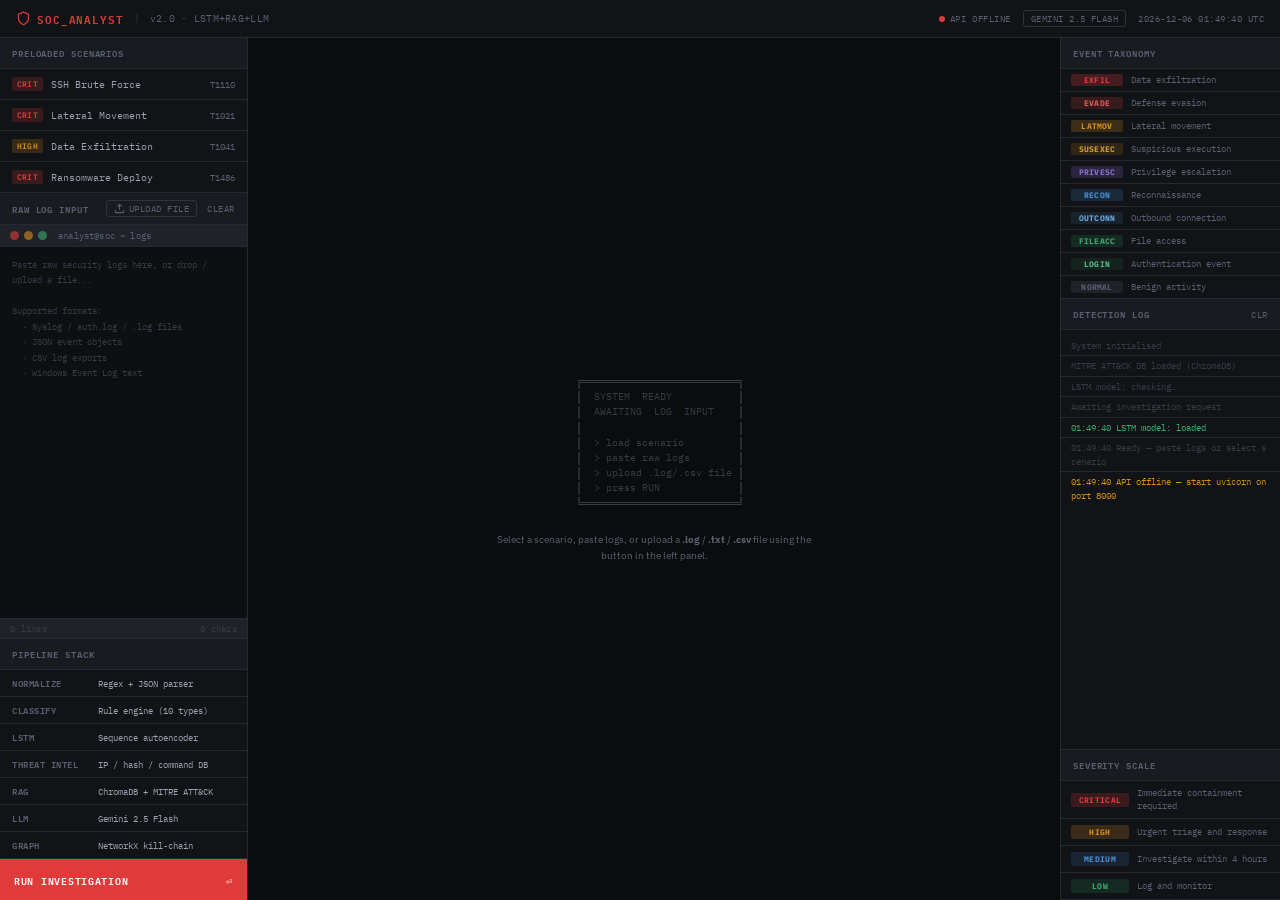
==== commit 929194a5: "Changes" ====
--- a/frontend/index.html
+++ b/frontend/index.html
@@ -1,14 +1,19 @@
 <!DOCTYPE html>
 <html lang="en">
+
 <head>
   <meta charset="UTF-8" />
   <meta name="viewport" content="width=device-width, initial-scale=1.0" />
   <title>SOC Analyst Terminal</title>
-  <meta name="description" content="LLM-powered Security Operations Center analyst. AI-driven log investigation with MITRE ATT&CK and LSTM anomaly detection." />
+  <meta name="description"
+    content="LLM-powered Security Operations Center analyst. AI-driven log investigation with MITRE ATT&CK and LSTM anomaly detection." />
   <link rel="preconnect" href="https://fonts.googleapis.com" />
-  <link href="https://fonts.googleapis.com/css2?family=IBM+Plex+Mono:ital,wght@0,300;0,400;0,500;0,600;1,400&family=IBM+Plex+Sans:wght@300;400;500;600&display=swap" rel="stylesheet" />
+  <link
+    href="https://fonts.googleapis.com/css2?family=IBM+Plex+Mono:ital,wght@0,300;0,400;0,500;0,600;1,400&family=IBM+Plex+Sans:wght@300;400;500;600&display=swap"
+    rel="stylesheet" />
   <link rel="stylesheet" href="style.css" />
 </head>
+
 <body>
 
   <!-- ── Top bar ───────────────────────────────────────────────────── -->
@@ -16,7 +21,7 @@
     <div class="topbar-left">
       <div class="topbar-logo">
         <svg width="15" height="15" viewBox="0 0 24 24" fill="none" stroke="currentColor" stroke-width="2">
-          <path d="M12 22s8-4 8-10V5l-8-3-8 3v7c0 6 8 10 8 10z"/>
+          <path d="M12 22s8-4 8-10V5l-8-3-8 3v7c0 6 8 10 8 10z" />
         </svg>
         <span>SOC_ANALYST</span>
       </div>
@@ -72,7 +77,30 @@
       <div class="module module-grow">
         <div class="module-header">
           <span class="module-label">RAW LOG INPUT</span>
-          <button class="link-btn" onclick="clearInput()" id="clear-btn">CLEAR</button>
+          <div class="module-header-actions">
+            <label class="upload-btn" for="file-input" title="Upload .log .txt .csv">
+              <svg width="11" height="11" viewBox="0 0 24 24" fill="none" stroke="currentColor" stroke-width="2.2">
+                <path d="M21 15v4a2 2 0 01-2 2H5a2 2 0 01-2-2v-4"/>
+                <polyline points="17 8 12 3 7 8"/>
+                <line x1="12" y1="3" x2="12" y2="15"/>
+              </svg>
+              UPLOAD FILE
+            </label>
+            <input type="file" id="file-input" accept=".log,.txt,.csv,.json" style="display:none" onchange="handleFileUpload(event)" />
+            <button class="link-btn" onclick="clearInput()" id="clear-btn">CLEAR</button>
+          </div>
+        </div>
+        <!-- Drag-and-drop overlay -->
+        <div class="drop-zone" id="drop-zone">
+          <div class="drop-inner">
+            <svg width="22" height="22" viewBox="0 0 24 24" fill="none" stroke="currentColor" stroke-width="1.5">
+              <path d="M21 15v4a2 2 0 01-2 2H5a2 2 0 01-2-2v-4"/>
+              <polyline points="17 8 12 3 7 8"/>
+              <line x1="12" y1="3" x2="12" y2="15"/>
+            </svg>
+            <span>Drop file here</span>
+            <small>.log · .txt · .csv · .json</small>
+          </div>
         </div>
         <div class="terminal-wrap">
           <div class="terminal-chrome">
@@ -80,12 +108,10 @@
             <span class="t-dot t-amber"></span>
             <span class="t-dot t-green"></span>
             <span class="t-prompt">analyst@soc ~ logs</span>
-          </div>
-          <textarea
-            id="log-input"
-            class="terminal-input"
-            spellcheck="false"
-            placeholder="Paste raw security logs here...&#10;&#10;Supported formats:&#10;  · Syslog / auth.log lines&#10;  · JSON event objects&#10;  · osquery output&#10;  · Windows Event Log text"></textarea>
+            <span class="t-filename" id="t-filename"></span>
+          </div>
+          <textarea id="log-input" class="terminal-input" spellcheck="false"
+            placeholder="Paste raw security logs here, or drop / upload a file...&#10;&#10;Supported formats:&#10;  · Syslog / auth.log / .log files&#10;  · JSON event objects&#10;  · CSV log exports&#10;  · Windows Event Log text"></textarea>
           <div class="terminal-foot">
             <span id="line-count">0 lines</span>
             <span id="char-count">0 chars</span>
@@ -150,12 +176,13 @@
   ║  AWAITING  LOG  INPUT    ║
   ║                          ║
   ║  &gt; load scenario         ║
-  ║  &gt; or paste raw logs     ║
+  ║  &gt; paste raw logs        ║
+  ║  &gt; upload .log/.csv file ║
   ║  &gt; press RUN             ║
   ╚══════════════════════════╝
 </pre>
         </div>
-        <p class="empty-hint">Select a scenario on the left or paste logs, then run the investigation engine.</p>
+        <p class="empty-hint">Select a scenario, paste logs, or upload a <strong>.log</strong> / <strong>.txt</strong> / <strong>.csv</strong> file using the button in the left panel.</p>
       </div>
 
       <!-- Loading state -->
@@ -170,13 +197,20 @@
           </div>
         </div>
         <div class="pipeline-steps" id="pipeline-steps">
-          <div class="pipe-step" id="ps-0"><span class="pipe-num">01</span><span class="pipe-label">Log normalization</span><span class="pipe-status"></span></div>
-          <div class="pipe-step" id="ps-1"><span class="pipe-num">02</span><span class="pipe-label">Event extraction</span><span class="pipe-status"></span></div>
-          <div class="pipe-step" id="ps-2"><span class="pipe-num">03</span><span class="pipe-label">LSTM anomaly detection</span><span class="pipe-status"></span></div>
-          <div class="pipe-step" id="ps-3"><span class="pipe-num">04</span><span class="pipe-label">Threat intelligence lookup</span><span class="pipe-status"></span></div>
-          <div class="pipe-step" id="ps-4"><span class="pipe-num">05</span><span class="pipe-label">MITRE ATT&CK RAG retrieval</span><span class="pipe-status"></span></div>
-          <div class="pipe-step" id="ps-5"><span class="pipe-num">06</span><span class="pipe-label">LLM investigation (Gemini)</span><span class="pipe-status"></span></div>
-          <div class="pipe-step" id="ps-6"><span class="pipe-num">07</span><span class="pipe-label">Attack graph + report</span><span class="pipe-status"></span></div>
+          <div class="pipe-step" id="ps-0"><span class="pipe-num">01</span><span class="pipe-label">Log
+              normalization</span><span class="pipe-status"></span></div>
+          <div class="pipe-step" id="ps-1"><span class="pipe-num">02</span><span class="pipe-label">Event
+              extraction</span><span class="pipe-status"></span></div>
+          <div class="pipe-step" id="ps-2"><span class="pipe-num">03</span><span class="pipe-label">LSTM anomaly
+              detection</span><span class="pipe-status"></span></div>
+          <div class="pipe-step" id="ps-3"><span class="pipe-num">04</span><span class="pipe-label">Threat intelligence
+              lookup</span><span class="pipe-status"></span></div>
+          <div class="pipe-step" id="ps-4"><span class="pipe-num">05</span><span class="pipe-label">MITRE ATT&CK RAG
+              retrieval</span><span class="pipe-status"></span></div>
+          <div class="pipe-step" id="ps-5"><span class="pipe-num">06</span><span class="pipe-label">LLM investigation
+              (Gemini)</span><span class="pipe-status"></span></div>
+          <div class="pipe-step" id="ps-6"><span class="pipe-num">07</span><span class="pipe-label">Attack graph +
+              report</span><span class="pipe-status"></span></div>
         </div>
         <div class="loading-elapsed">
           <span class="elapsed-label">ELAPSED</span>
@@ -206,8 +240,8 @@
             <div class="severity-pill" id="severity-pill">—</div>
             <button class="icon-btn" id="copy-btn" onclick="copyReport()" title="Copy raw LLM output">
               <svg width="13" height="13" viewBox="0 0 24 24" fill="none" stroke="currentColor" stroke-width="2">
-                <rect x="9" y="9" width="13" height="13" rx="2"/>
-                <path d="M5 15H4a2 2 0 01-2-2V4a2 2 0 012-2h9a2 2 0 012 2v1"/>
+                <rect x="9" y="9" width="13" height="13" rx="2" />
+                <path d="M5 15H4a2 2 0 01-2-2V4a2 2 0 012-2h9a2 2 0 012 2v1" />
               </svg>
               COPY
             </button>
@@ -219,12 +253,16 @@
           <div class="metric-block">
             <div class="metric-key">ANOMALY SCORE</div>
             <div class="metric-val" id="m-anomaly">—</div>
-            <div class="metric-bar-wrap"><div class="metric-bar" id="m-anomaly-bar"></div></div>
+            <div class="metric-bar-wrap">
+              <div class="metric-bar" id="m-anomaly-bar"></div>
+            </div>
           </div>
           <div class="metric-block">
             <div class="metric-key">CONFIDENCE</div>
             <div class="metric-val" id="m-confidence">—</div>
-            <div class="metric-bar-wrap"><div class="metric-bar" id="m-confidence-bar"></div></div>
+            <div class="metric-bar-wrap">
+              <div class="metric-bar" id="m-confidence-bar"></div>
+            </div>
           </div>
           <div class="metric-block">
             <div class="metric-key">THREAT RISK</div>
@@ -305,16 +343,25 @@
       <div class="module">
         <div class="module-header"><span class="module-label">EVENT TAXONOMY</span></div>
         <div class="taxonomy-list">
-          <div class="tax-row"><span class="tax-code tc-9">EXFIL</span><span class="tax-desc">Data exfiltration</span></div>
-          <div class="tax-row"><span class="tax-code tc-8">EVADE</span><span class="tax-desc">Defense evasion</span></div>
-          <div class="tax-row"><span class="tax-code tc-7">LATMOV</span><span class="tax-desc">Lateral movement</span></div>
-          <div class="tax-row"><span class="tax-code tc-6">SUSEXEC</span><span class="tax-desc">Suspicious execution</span></div>
-          <div class="tax-row"><span class="tax-code tc-5">PRIVESC</span><span class="tax-desc">Privilege escalation</span></div>
-          <div class="tax-row"><span class="tax-code tc-4">RECON</span><span class="tax-desc">Reconnaissance</span></div>
-          <div class="tax-row"><span class="tax-code tc-3">OUTCONN</span><span class="tax-desc">Outbound connection</span></div>
+          <div class="tax-row"><span class="tax-code tc-9">EXFIL</span><span class="tax-desc">Data exfiltration</span>
+          </div>
+          <div class="tax-row"><span class="tax-code tc-8">EVADE</span><span class="tax-desc">Defense evasion</span>
+          </div>
+          <div class="tax-row"><span class="tax-code tc-7">LATMOV</span><span class="tax-desc">Lateral movement</span>
+          </div>
+          <div class="tax-row"><span class="tax-code tc-6">SUSEXEC</span><span class="tax-desc">Suspicious
+              execution</span></div>
+          <div class="tax-row"><span class="tax-code tc-5">PRIVESC</span><span class="tax-desc">Privilege
+              escalation</span></div>
+          <div class="tax-row"><span class="tax-code tc-4">RECON</span><span class="tax-desc">Reconnaissance</span>
+          </div>
+          <div class="tax-row"><span class="tax-code tc-3">OUTCONN</span><span class="tax-desc">Outbound
+              connection</span></div>
           <div class="tax-row"><span class="tax-code tc-2">FILEACC</span><span class="tax-desc">File access</span></div>
-          <div class="tax-row"><span class="tax-code tc-1">LOGIN</span><span class="tax-desc">Authentication event</span></div>
-          <div class="tax-row"><span class="tax-code tc-0">NORMAL</span><span class="tax-desc">Benign activity</span></div>
+          <div class="tax-row"><span class="tax-code tc-1">LOGIN</span><span class="tax-desc">Authentication
+              event</span></div>
+          <div class="tax-row"><span class="tax-code tc-0">NORMAL</span><span class="tax-desc">Benign activity</span>
+          </div>
         </div>
       </div>
 
@@ -336,10 +383,14 @@
       <div class="module">
         <div class="module-header"><span class="module-label">SEVERITY SCALE</span></div>
         <div class="sev-scale">
-          <div class="sev-row"><span class="sev-badge sev-c">CRITICAL</span><span class="sev-desc">Immediate containment required</span></div>
-          <div class="sev-row"><span class="sev-badge sev-h">HIGH</span><span class="sev-desc">Urgent triage and response</span></div>
-          <div class="sev-row"><span class="sev-badge sev-m">MEDIUM</span><span class="sev-desc">Investigate within 4 hours</span></div>
-          <div class="sev-row"><span class="sev-badge sev-l">LOW</span><span class="sev-desc">Log and monitor</span></div>
+          <div class="sev-row"><span class="sev-badge sev-c">CRITICAL</span><span class="sev-desc">Immediate containment
+              required</span></div>
+          <div class="sev-row"><span class="sev-badge sev-h">HIGH</span><span class="sev-desc">Urgent triage and
+              response</span></div>
+          <div class="sev-row"><span class="sev-badge sev-m">MEDIUM</span><span class="sev-desc">Investigate within 4
+              hours</span></div>
+          <div class="sev-row"><span class="sev-badge sev-l">LOW</span><span class="sev-desc">Log and monitor</span>
+          </div>
         </div>
       </div>
 
@@ -349,4 +400,5 @@
 
   <script src="app.js"></script>
 </body>
+
 </html>
--- a/frontend/style.css
+++ b/frontend/style.css
@@ -215,6 +215,96 @@
 }
 
 .link-btn:hover { color: var(--red); }
+
+/* Upload button group */
+.module-header-actions {
+  display: flex;
+  align-items: center;
+  gap: 10px;
+}
+
+.upload-btn {
+  display: flex;
+  align-items: center;
+  gap: 4px;
+  font-family: var(--mono);
+  font-size: 0.67rem;
+  color: var(--text-2);
+  cursor: pointer;
+  letter-spacing: 0.06em;
+  padding: 2px 7px;
+  border: 1px solid var(--line-bright);
+  border-radius: var(--r);
+  transition: color var(--t), border-color var(--t), background var(--t);
+  user-select: none;
+}
+
+.upload-btn:hover {
+  color: var(--green);
+  border-color: var(--green);
+  background: rgba(58,173,112,0.07);
+}
+
+.upload-btn svg { flex-shrink: 0; }
+
+/* Filename display in terminal chrome */
+.t-filename {
+  font-size: 0.65rem;
+  color: var(--green);
+  margin-left: auto;
+  letter-spacing: 0.02em;
+  white-space: nowrap;
+  overflow: hidden;
+  text-overflow: ellipsis;
+  max-width: 100px;
+}
+
+/* Drag-and-drop zone overlay */
+.module {
+  position: relative; /* needed for drop-zone absolute positioning */
+}
+
+.drop-zone {
+  position: absolute;
+  inset: 0;
+  z-index: 50;
+  background: rgba(11,12,14,0.88);
+  border: 2px dashed var(--green);
+  border-radius: var(--r);
+  display: none;
+  align-items: center;
+  justify-content: center;
+  pointer-events: none;
+}
+
+.drop-zone.active {
+  display: flex;
+}
+
+.drop-inner {
+  display: flex;
+  flex-direction: column;
+  align-items: center;
+  gap: 6px;
+  color: var(--green);
+}
+
+.drop-inner span {
+  font-size: 0.85rem;
+  font-weight: 600;
+  letter-spacing: 0.06em;
+}
+
+.drop-inner small {
+  font-size: 0.68rem;
+  color: var(--text-2);
+  letter-spacing: 0.05em;
+}
+
+/* Highlight textarea when dragging */
+.terminal-input.drag-over {
+  outline: 1px dashed var(--green);
+}
 
 /* ── Scenario list ─────────────────────────────────────────── */
 .scenario-list {
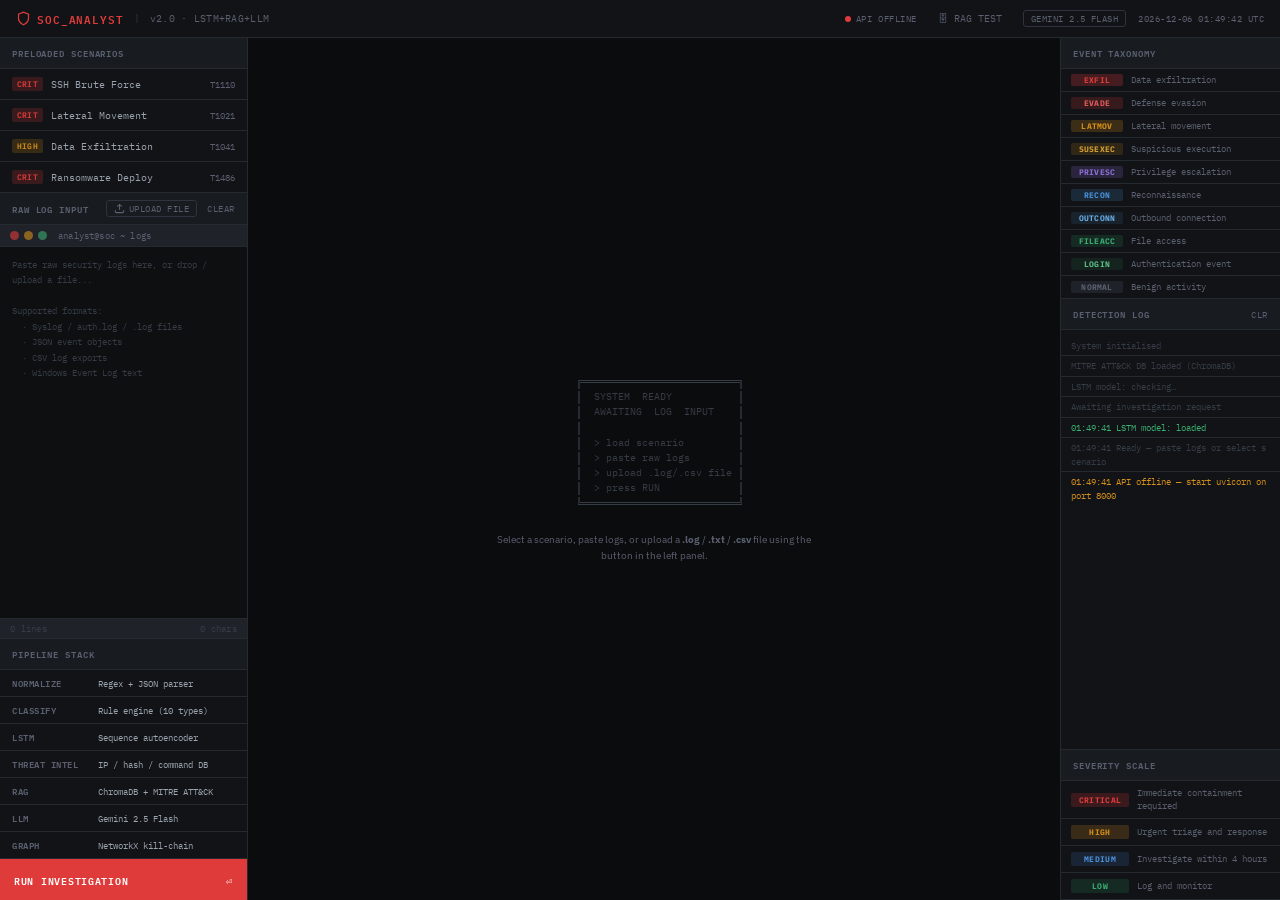
==== commit 9244097e: "RAG Part is working fine LLM needs to checked out" ====
--- a/frontend/index.html
+++ b/frontend/index.html
@@ -33,6 +33,10 @@
         <span class="status-dot" id="status-dot"></span>
         <span id="status-text">API OFFLINE</span>
       </div>
+      <a href="rag_test.html"
+        style="font-family:'IBM Plex Mono',monospace;font-size:10px;color:var(--text-2);text-decoration:none;padding:3px 9px;border:1px solid var(--border);border-radius:4px;transition:all 0.2s;"
+        onmouseover="this.style.color='var(--cyan)';this.style.borderColor='var(--cyan)'"
+        onmouseout="this.style.color='var(--text-2)';this.style.borderColor='var(--border)'">🗄 RAG TEST</a>
       <div class="model-chip">GEMINI 2.5 FLASH</div>
       <div class="clock" id="clock"></div>
     </div>
@@ -80,13 +84,14 @@
           <div class="module-header-actions">
             <label class="upload-btn" for="file-input" title="Upload .log .txt .csv">
               <svg width="11" height="11" viewBox="0 0 24 24" fill="none" stroke="currentColor" stroke-width="2.2">
-                <path d="M21 15v4a2 2 0 01-2 2H5a2 2 0 01-2-2v-4"/>
-                <polyline points="17 8 12 3 7 8"/>
-                <line x1="12" y1="3" x2="12" y2="15"/>
+                <path d="M21 15v4a2 2 0 01-2 2H5a2 2 0 01-2-2v-4" />
+                <polyline points="17 8 12 3 7 8" />
+                <line x1="12" y1="3" x2="12" y2="15" />
               </svg>
               UPLOAD FILE
             </label>
-            <input type="file" id="file-input" accept=".log,.txt,.csv,.json" style="display:none" onchange="handleFileUpload(event)" />
+            <input type="file" id="file-input" accept=".log,.txt,.csv,.json" style="display:none"
+              onchange="handleFileUpload(event)" />
             <button class="link-btn" onclick="clearInput()" id="clear-btn">CLEAR</button>
           </div>
         </div>
@@ -94,9 +99,9 @@
         <div class="drop-zone" id="drop-zone">
           <div class="drop-inner">
             <svg width="22" height="22" viewBox="0 0 24 24" fill="none" stroke="currentColor" stroke-width="1.5">
-              <path d="M21 15v4a2 2 0 01-2 2H5a2 2 0 01-2-2v-4"/>
-              <polyline points="17 8 12 3 7 8"/>
-              <line x1="12" y1="3" x2="12" y2="15"/>
+              <path d="M21 15v4a2 2 0 01-2 2H5a2 2 0 01-2-2v-4" />
+              <polyline points="17 8 12 3 7 8" />
+              <line x1="12" y1="3" x2="12" y2="15" />
             </svg>
             <span>Drop file here</span>
             <small>.log · .txt · .csv · .json</small>
@@ -170,7 +175,7 @@
       <!-- Empty state -->
       <div class="empty-state" id="empty-state">
         <div class="empty-ascii">
-<pre class="ascii-art">
+          <pre class="ascii-art">
   ╔══════════════════════════╗
   ║  SYSTEM  READY           ║
   ║  AWAITING  LOG  INPUT    ║
@@ -182,7 +187,8 @@
   ╚══════════════════════════╝
 </pre>
         </div>
-        <p class="empty-hint">Select a scenario, paste logs, or upload a <strong>.log</strong> / <strong>.txt</strong> / <strong>.csv</strong> file using the button in the left panel.</p>
+        <p class="empty-hint">Select a scenario, paste logs, or upload a <strong>.log</strong> / <strong>.txt</strong> /
+          <strong>.csv</strong> file using the button in the left panel.</p>
       </div>
 
       <!-- Loading state -->
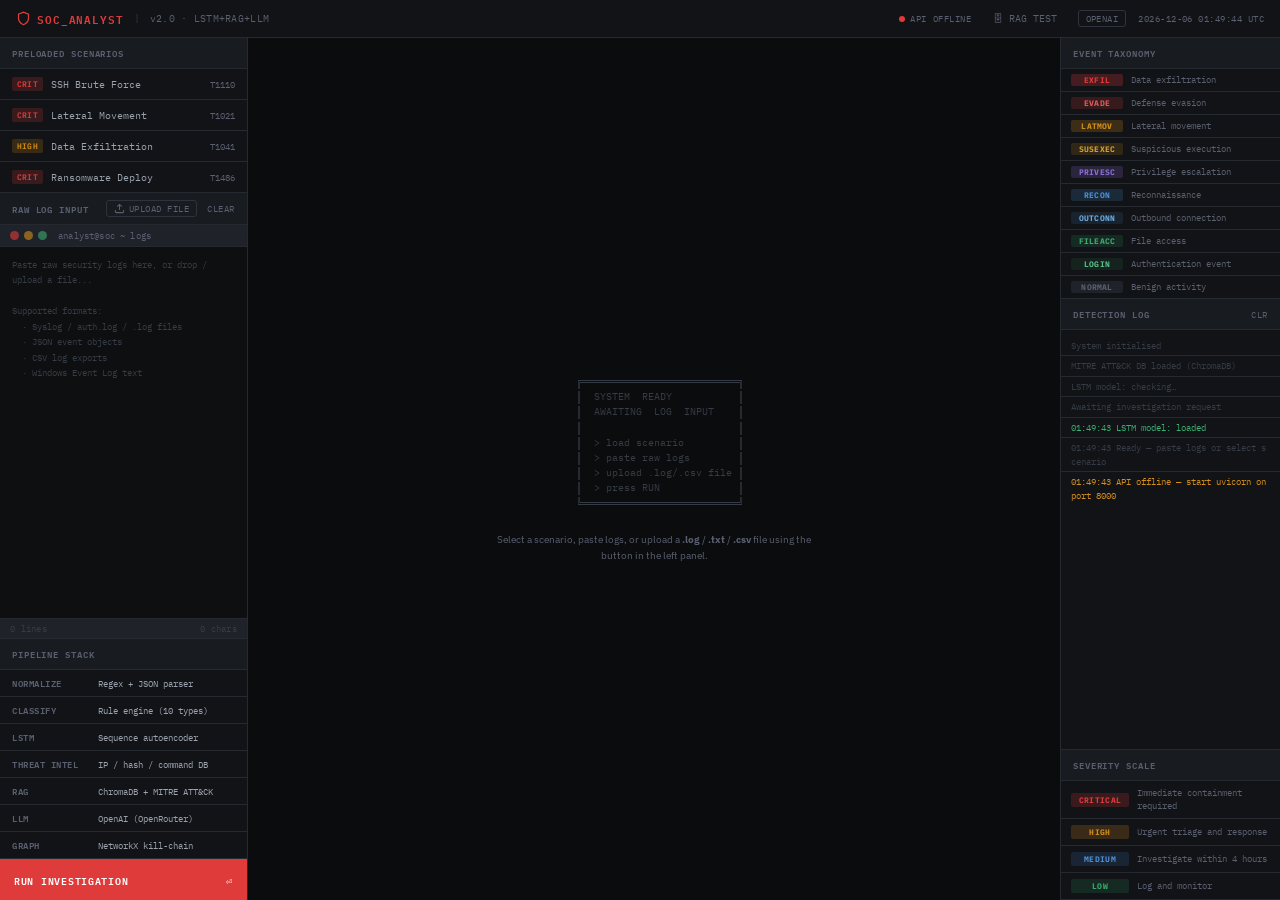
==== commit b59e0a69: "Changes made" ====
--- a/frontend/index.html
+++ b/frontend/index.html
@@ -37,7 +37,7 @@
         style="font-family:'IBM Plex Mono',monospace;font-size:10px;color:var(--text-2);text-decoration:none;padding:3px 9px;border:1px solid var(--border);border-radius:4px;transition:all 0.2s;"
         onmouseover="this.style.color='var(--cyan)';this.style.borderColor='var(--cyan)'"
         onmouseout="this.style.color='var(--text-2)';this.style.borderColor='var(--border)'">🗄 RAG TEST</a>
-      <div class="model-chip">GEMINI 2.5 FLASH</div>
+      <div class="model-chip">OPENAI</div>
       <div class="clock" id="clock"></div>
     </div>
   </div>
@@ -152,7 +152,7 @@
           </div>
           <div class="stack-row">
             <span class="stack-key">LLM</span>
-            <span class="stack-val">Gemini 2.5 Flash</span>
+            <span class="stack-val">OpenAI (OpenRouter)</span>
           </div>
           <div class="stack-row">
             <span class="stack-key">GRAPH</span>
@@ -188,7 +188,8 @@
 </pre>
         </div>
         <p class="empty-hint">Select a scenario, paste logs, or upload a <strong>.log</strong> / <strong>.txt</strong> /
-          <strong>.csv</strong> file using the button in the left panel.</p>
+          <strong>.csv</strong> file using the button in the left panel.
+        </p>
       </div>
 
       <!-- Loading state -->
@@ -214,7 +215,7 @@
           <div class="pipe-step" id="ps-4"><span class="pipe-num">05</span><span class="pipe-label">MITRE ATT&CK RAG
               retrieval</span><span class="pipe-status"></span></div>
           <div class="pipe-step" id="ps-5"><span class="pipe-num">06</span><span class="pipe-label">LLM investigation
-              (Gemini)</span><span class="pipe-status"></span></div>
+              (OpenAI)</span><span class="pipe-status"></span></div>
           <div class="pipe-step" id="ps-6"><span class="pipe-num">07</span><span class="pipe-label">Attack graph +
               report</span><span class="pipe-status"></span></div>
         </div>
